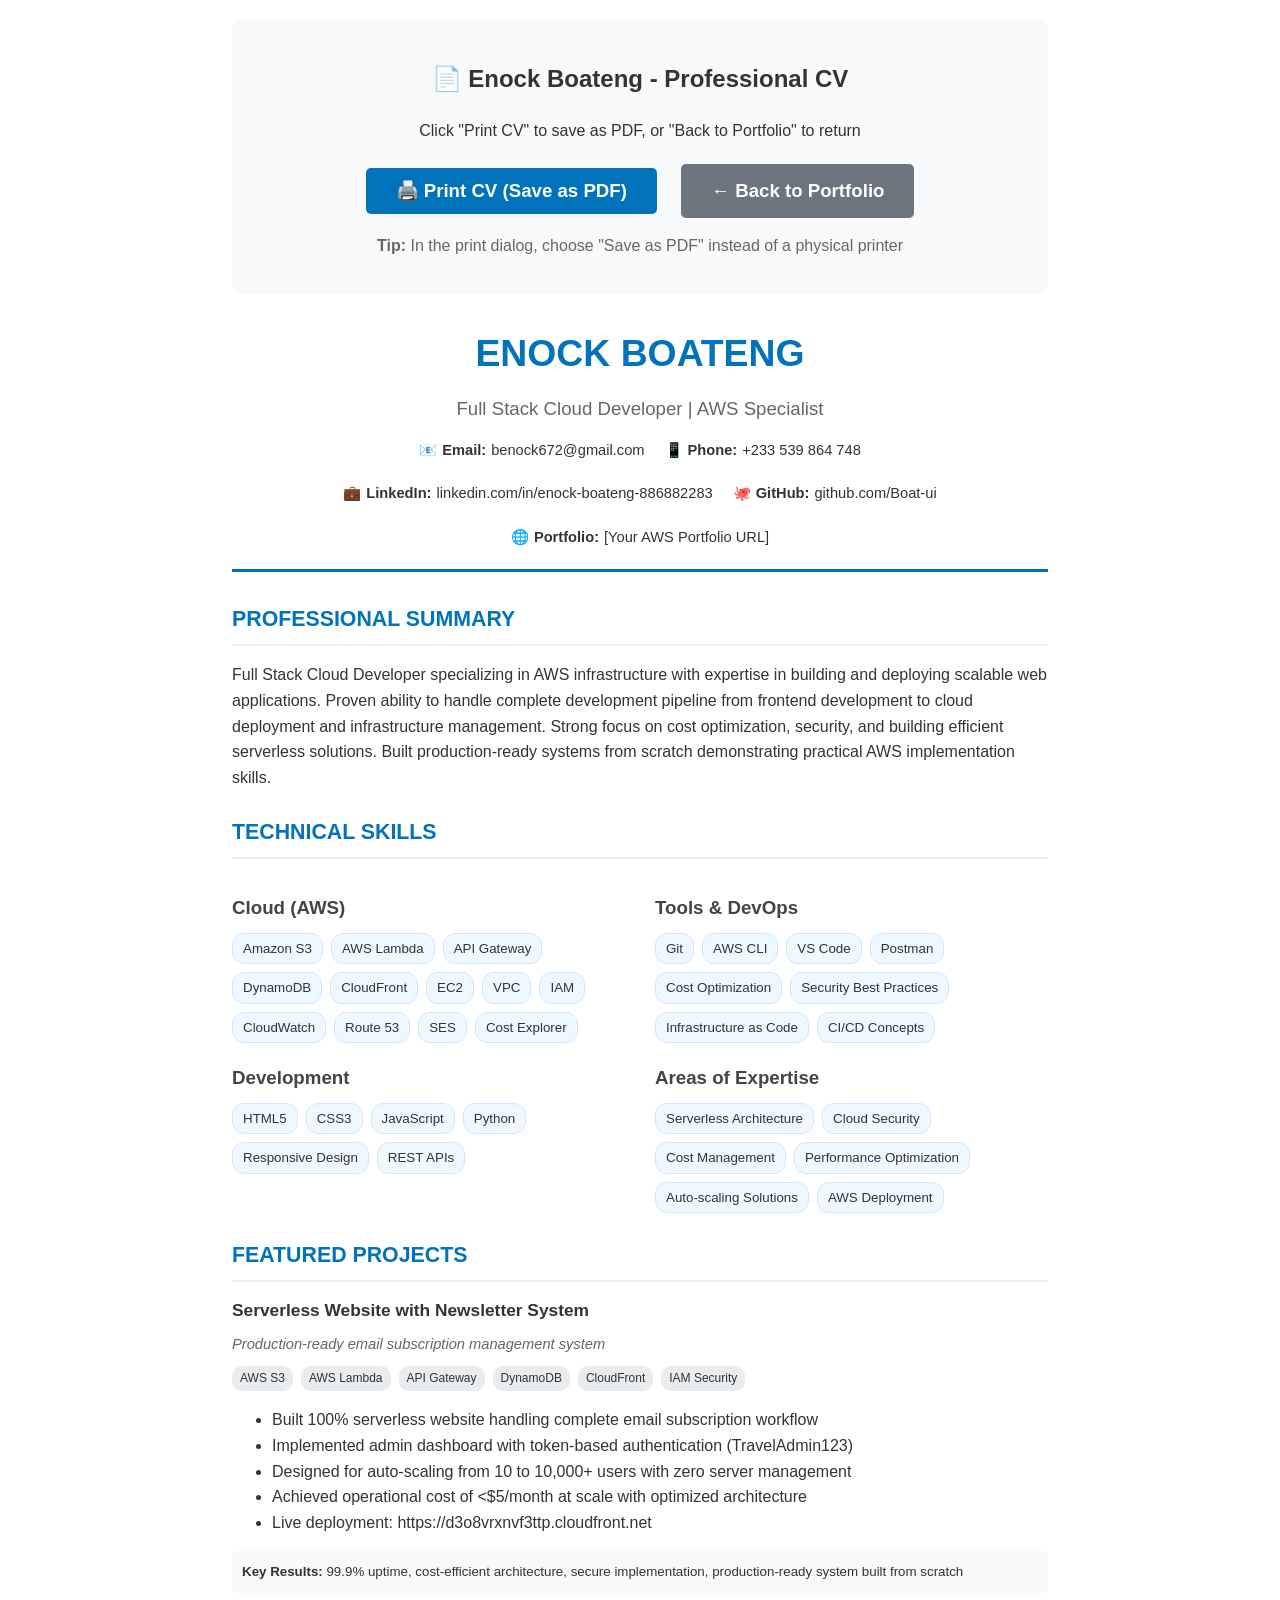
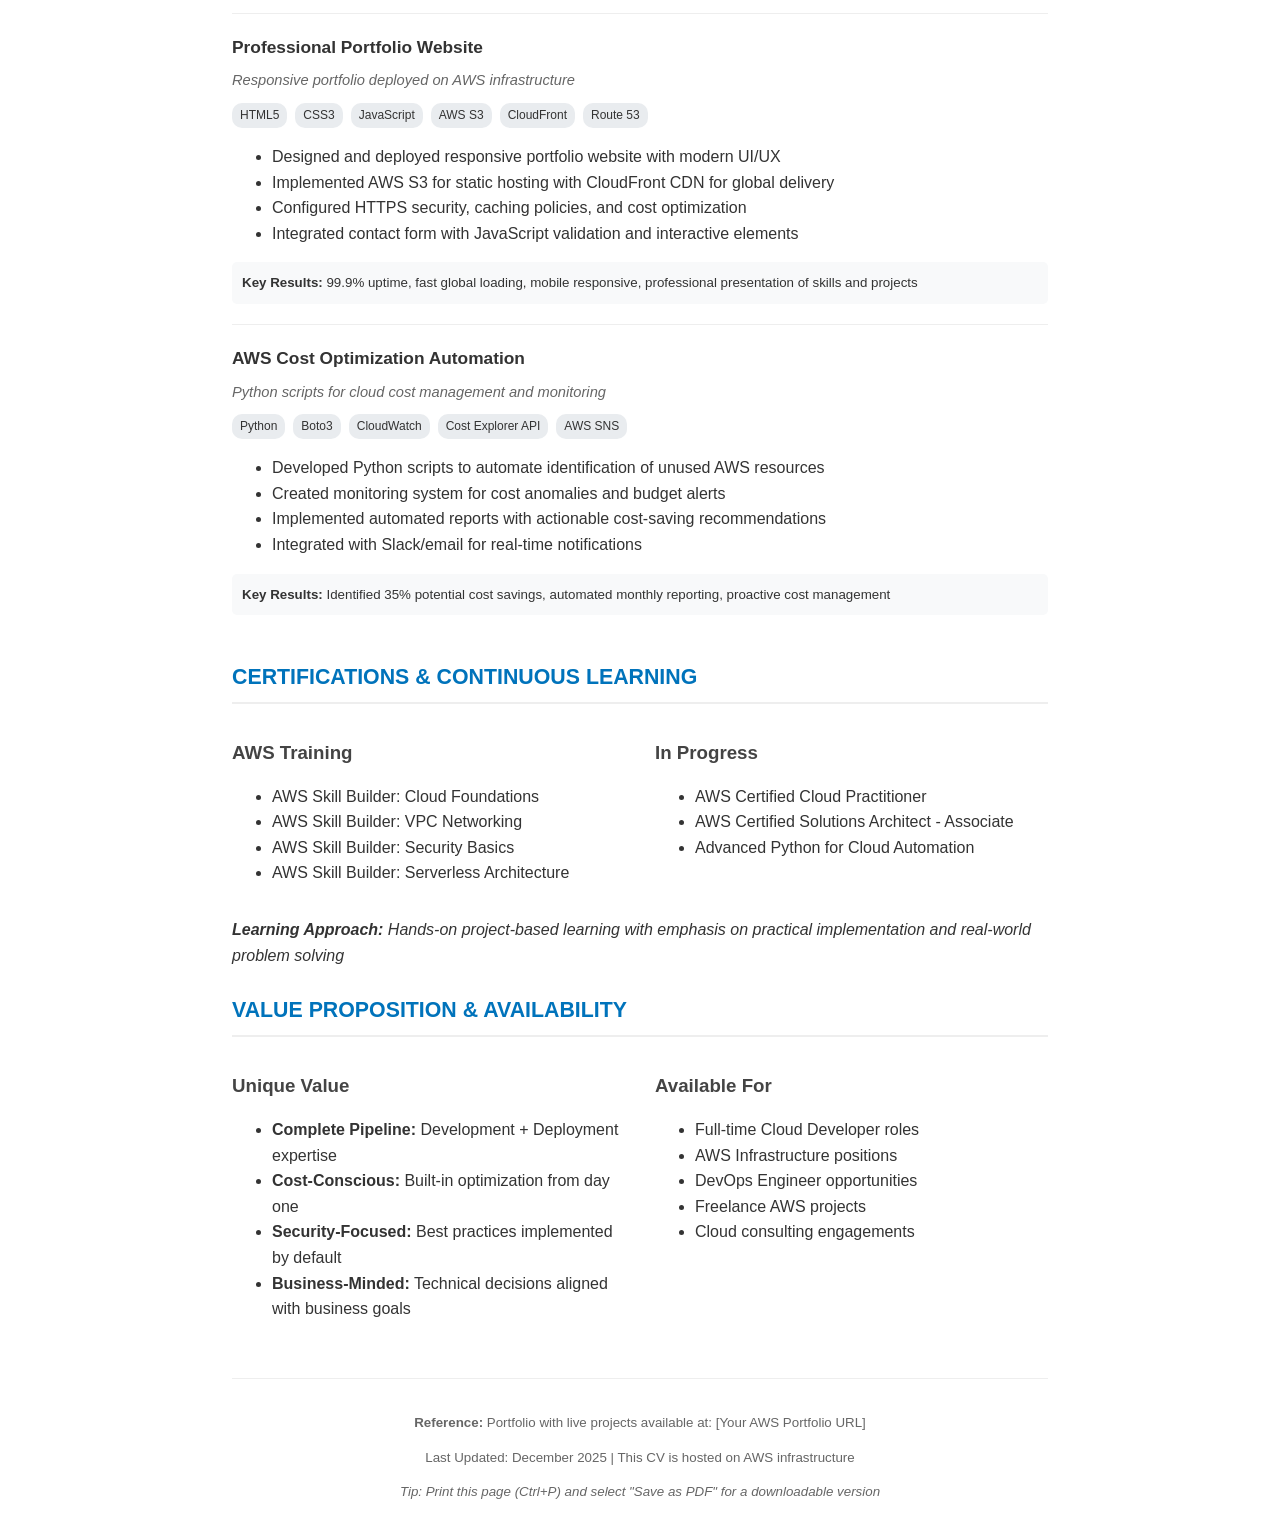
==== cv.html @ 6f98d22b "Initial portfolio website with HTML, CSS, JavaScript, and CV pages" ====
<!DOCTYPE html>
<html lang="en">
<head>
    <meta charset="UTF-8">
    <meta name="viewport" content="width=device-width, initial-scale=1.0">
    <title>Enock Boateng - Professional CV</title>
    <style>
        /* Print-friendly styles */
        @media print {
            @page {
                margin: 0.5in;
            }
            
            body {
                font-size: 12pt;
                line-height: 1.4;
            }
            
            .no-print {
                display: none !important;
            }
            
            .page-break {
                page-break-before: always;
            }
            
            a {
                color: #000 !important;
                text-decoration: none !important;
            }
        }
        
        body {
            font-family: 'Calibri', 'Arial', sans-serif;
            max-width: 8.5in;
            margin: 0 auto;
            padding: 20px;
            color: #333;
            line-height: 1.6;
        }
        
        .header {
            text-align: center;
            border-bottom: 3px solid #0073bb;
            padding-bottom: 20px;
            margin-bottom: 30px;
        }
        
        .header h1 {
            font-size: 28pt;
            color: #0073bb;
            margin: 0;
            font-weight: bold;
        }
        
        .header .title {
            font-size: 14pt;
            color: #666;
            margin: 10px 0;
            font-weight: 500;
        }
        
        .contact-info {
            display: flex;
            justify-content: center;
            flex-wrap: wrap;
            gap: 20px;
            margin-top: 15px;
            font-size: 11pt;
        }
        
        .contact-item {
            display: flex;
            align-items: center;
            gap: 5px;
        }
        
        .section {
            margin-bottom: 25px;
        }
        
        .section-title {
            color: #0073bb;
            font-size: 16pt;
            font-weight: bold;
            padding-bottom: 8px;
            border-bottom: 2px solid #eee;
            margin-bottom: 15px;
        }
        
        .two-column {
            display: grid;
            grid-template-columns: 1fr 1fr;
            gap: 30px;
        }
        
        .skills-grid {
            display: grid;
            grid-template-columns: repeat(auto-fill, minmax(200px, 1fr));
            gap: 15px;
        }
        
        .skill-category h3 {
            font-size: 13pt;
            margin-bottom: 10px;
            color: #444;
        }
        
        .skill-tags {
            display: flex;
            flex-wrap: wrap;
            gap: 8px;
        }
        
        .skill-tag {
            background: #f0f8ff;
            padding: 4px 10px;
            border-radius: 12px;
            font-size: 10pt;
            border: 1px solid #d0e8ff;
        }
        
        .project-item {
            margin-bottom: 20px;
            padding-bottom: 20px;
            border-bottom: 1px solid #eee;
        }
        
        .project-item:last-child {
            border-bottom: none;
        }
        
        .project-title {
            font-size: 13pt;
            font-weight: bold;
            margin-bottom: 8px;
            color: #333;
        }
        
        .project-subtitle {
            font-size: 11pt;
            color: #666;
            margin-bottom: 10px;
            font-style: italic;
        }
        
        .project-tech {
            display: flex;
            flex-wrap: wrap;
            gap: 8px;
            margin: 10px 0;
        }
        
        .tech-tag {
            background: #e9ecef;
            padding: 3px 8px;
            border-radius: 10px;
            font-size: 9pt;
        }
        
        .project-results {
            background: #f8f9fa;
            padding: 10px;
            border-radius: 5px;
            margin-top: 10px;
            font-size: 10pt;
        }
        
        .footer {
            text-align: center;
            margin-top: 40px;
            padding-top: 20px;
            border-top: 1px solid #eee;
            font-size: 10pt;
            color: #666;
        }
        
        /* Print button (hidden when printing) */
        .print-actions {
            text-align: center;
            margin-bottom: 30px;
            padding: 20px;
            background: #f8f9fa;
            border-radius: 10px;
        }
        
        .print-btn {
            display: inline-block;
            background: #0073bb;
            color: white;
            padding: 12px 30px;
            border-radius: 5px;
            text-decoration: none;
            font-weight: bold;
            margin: 0 10px;
            border: none;
            cursor: pointer;
            font-size: 14pt;
        }
        
        .print-btn:hover {
            background: #005d93;
        }
        
        .back-btn {
            background: #6c757d;
        }
        
        .back-btn:hover {
            background: #545b62;
        }
    </style>
</head>
<body>
    <!-- Print Actions (Hidden when printing) -->
    <div class="print-actions no-print">
        <h2>📄 Enock Boateng - Professional CV</h2>
        <p>Click "Print CV" to save as PDF, or "Back to Portfolio" to return</p>
        <div style="margin-top: 20px;">
            <button onclick="window.print()" class="print-btn">
                🖨️ Print CV (Save as PDF)
            </button>
            <a href="index.html" class="print-btn back-btn">
                ← Back to Portfolio
            </a>
        </div>
        <p style="margin-top: 15px; color: #666; font-size: 12pt;">
            <strong>Tip:</strong> In the print dialog, choose "Save as PDF" instead of a physical printer
        </p>
    </div>
    
    <!-- CV Content -->
    <div class="header">
        <h1>ENOCK BOATENG</h1>
        <div class="title">Full Stack Cloud Developer | AWS Specialist</div>
        <div class="contact-info">
            <div class="contact-item">
                📧 <strong>Email:</strong> benock672@gmail.com
            </div>
            <div class="contact-item">
                📱 <strong>Phone:</strong> +233 539 864 748
            </div>
            <div class="contact-item">
                💼 <strong>LinkedIn:</strong> linkedin.com/in/enock-boateng-886882283
            </div>
            <div class="contact-item">
                🐙 <strong>GitHub:</strong> github.com/Boat-ui
            </div>
            <div class="contact-item">
                🌐 <strong>Portfolio:</strong> [Your AWS Portfolio URL]
            </div>
        </div>
    </div>
    
    <!-- Professional Summary -->
    <div class="section">
        <div class="section-title">PROFESSIONAL SUMMARY</div>
        <p>
            Full Stack Cloud Developer specializing in AWS infrastructure with expertise in building 
            and deploying scalable web applications. Proven ability to handle complete development 
            pipeline from frontend development to cloud deployment and infrastructure management. 
            Strong focus on cost optimization, security, and building efficient serverless solutions. 
            Built production-ready systems from scratch demonstrating practical AWS implementation skills.
        </p>
    </div>
    
    <!-- Technical Skills -->
    <div class="section">
        <div class="section-title">TECHNICAL SKILLS</div>
        <div class="two-column">
            <div>
                <h3 style="color: #444; margin-bottom: 10px;">Cloud (AWS)</h3>
                <div class="skill-tags">
                    <span class="skill-tag">Amazon S3</span>
                    <span class="skill-tag">AWS Lambda</span>
                    <span class="skill-tag">API Gateway</span>
                    <span class="skill-tag">DynamoDB</span>
                    <span class="skill-tag">CloudFront</span>
                    <span class="skill-tag">EC2</span>
                    <span class="skill-tag">VPC</span>
                    <span class="skill-tag">IAM</span>
                    <span class="skill-tag">CloudWatch</span>
                    <span class="skill-tag">Route 53</span>
                    <span class="skill-tag">SES</span>
                    <span class="skill-tag">Cost Explorer</span>
                </div>
                
                <h3 style="color: #444; margin-top: 20px; margin-bottom: 10px;">Development</h3>
                <div class="skill-tags">
                    <span class="skill-tag">HTML5</span>
                    <span class="skill-tag">CSS3</span>
                    <span class="skill-tag">JavaScript</span>
                    <span class="skill-tag">Python</span>
                    <span class="skill-tag">Responsive Design</span>
                    <span class="skill-tag">REST APIs</span>
                </div>
            </div>
            
            <div>
                <h3 style="color: #444; margin-bottom: 10px;">Tools & DevOps</h3>
                <div class="skill-tags">
                    <span class="skill-tag">Git</span>
                    <span class="skill-tag">AWS CLI</span>
                    <span class="skill-tag">VS Code</span>
                    <span class="skill-tag">Postman</span>
                    <span class="skill-tag">Cost Optimization</span>
                    <span class="skill-tag">Security Best Practices</span>
                    <span class="skill-tag">Infrastructure as Code</span>
                    <span class="skill-tag">CI/CD Concepts</span>
                </div>
                
                <h3 style="color: #444; margin-top: 20px; margin-bottom: 10px;">Areas of Expertise</h3>
                <div class="skill-tags">
                    <span class="skill-tag">Serverless Architecture</span>
                    <span class="skill-tag">Cloud Security</span>
                    <span class="skill-tag">Cost Management</span>
                    <span class="skill-tag">Performance Optimization</span>
                    <span class="skill-tag">Auto-scaling Solutions</span>
                    <span class="skill-tag">AWS Deployment</span>
                </div>
            </div>
        </div>
    </div>
    
    <!-- Projects -->
    <div class="section">
        <div class="section-title">FEATURED PROJECTS</div>
        
        <div class="project-item">
            <div class="project-title">Serverless Website with Newsletter System</div>
            <div class="project-subtitle">Production-ready email subscription management system</div>
            <div class="project-tech">
                <span class="tech-tag">AWS S3</span>
                <span class="tech-tag">AWS Lambda</span>
                <span class="tech-tag">API Gateway</span>
                <span class="tech-tag">DynamoDB</span>
                <span class="tech-tag">CloudFront</span>
                <span class="tech-tag">IAM Security</span>
            </div>
            <ul>
                <li>Built 100% serverless website handling complete email subscription workflow</li>
                <li>Implemented admin dashboard with token-based authentication (TravelAdmin123)</li>
                <li>Designed for auto-scaling from 10 to 10,000+ users with zero server management</li>
                <li>Achieved operational cost of &lt;$5/month at scale with optimized architecture</li>
                <li>Live deployment: https://d3o8vrxnvf3ttp.cloudfront.net</li>
            </ul>
            <div class="project-results">
                <strong>Key Results:</strong> 99.9% uptime, cost-efficient architecture, secure implementation, 
                production-ready system built from scratch
            </div>
        </div>
        
        <div class="project-item">
            <div class="project-title">Professional Portfolio Website</div>
            <div class="project-subtitle">Responsive portfolio deployed on AWS infrastructure</div>
            <div class="project-tech">
                <span class="tech-tag">HTML5</span>
                <span class="tech-tag">CSS3</span>
                <span class="tech-tag">JavaScript</span>
                <span class="tech-tag">AWS S3</span>
                <span class="tech-tag">CloudFront</span>
                <span class="tech-tag">Route 53</span>
            </div>
            <ul>
                <li>Designed and deployed responsive portfolio website with modern UI/UX</li>
                <li>Implemented AWS S3 for static hosting with CloudFront CDN for global delivery</li>
                <li>Configured HTTPS security, caching policies, and cost optimization</li>
                <li>Integrated contact form with JavaScript validation and interactive elements</li>
            </ul>
            <div class="project-results">
                <strong>Key Results:</strong> 99.9% uptime, fast global loading, mobile responsive, 
                professional presentation of skills and projects
            </div>
        </div>
        
        <div class="project-item">
            <div class="project-title">AWS Cost Optimization Automation</div>
            <div class="project-subtitle">Python scripts for cloud cost management and monitoring</div>
            <div class="project-tech">
                <span class="tech-tag">Python</span>
                <span class="tech-tag">Boto3</span>
                <span class="tech-tag">CloudWatch</span>
                <span class="tech-tag">Cost Explorer API</span>
                <span class="tech-tag">AWS SNS</span>
            </div>
            <ul>
                <li>Developed Python scripts to automate identification of unused AWS resources</li>
                <li>Created monitoring system for cost anomalies and budget alerts</li>
                <li>Implemented automated reports with actionable cost-saving recommendations</li>
                <li>Integrated with Slack/email for real-time notifications</li>
            </ul>
            <div class="project-results">
                <strong>Key Results:</strong> Identified 35% potential cost savings, automated monthly 
                reporting, proactive cost management
            </div>
        </div>
    </div>
    
    <!-- Certifications & Education -->
    <div class="section">
        <div class="section-title">CERTIFICATIONS & CONTINUOUS LEARNING</div>
        <div class="two-column">
            <div>
                <h3 style="color: #444; margin-bottom: 10px;">AWS Training</h3>
                <ul>
                    <li>AWS Skill Builder: Cloud Foundations</li>
                    <li>AWS Skill Builder: VPC Networking</li>
                    <li>AWS Skill Builder: Security Basics</li>
                    <li>AWS Skill Builder: Serverless Architecture</li>
                </ul>
            </div>
            <div>
                <h3 style="color: #444; margin-bottom: 10px;">In Progress</h3>
                <ul>
                    <li>AWS Certified Cloud Practitioner</li>
                    <li>AWS Certified Solutions Architect - Associate</li>
                    <li>Advanced Python for Cloud Automation</li>
                </ul>
            </div>
        </div>
        <p style="margin-top: 15px; font-style: italic;">
            <strong>Learning Approach:</strong> Hands-on project-based learning with emphasis on 
            practical implementation and real-world problem solving
        </p>
    </div>
    
    <!-- Availability & Value Proposition -->
    <div class="section">
        <div class="section-title">VALUE PROPOSITION & AVAILABILITY</div>
        <div class="two-column">
            <div>
                <h3 style="color: #444; margin-bottom: 10px;">Unique Value</h3>
                <ul>
                    <li><strong>Complete Pipeline:</strong> Development + Deployment expertise</li>
                    <li><strong>Cost-Conscious:</strong> Built-in optimization from day one</li>
                    <li><strong>Security-Focused:</strong> Best practices implemented by default</li>
                    <li><strong>Business-Minded:</strong> Technical decisions aligned with business goals</li>
                </ul>
            </div>
            <div>
                <h3 style="color: #444; margin-bottom: 10px;">Available For</h3>
                <ul>
                    <li>Full-time Cloud Developer roles</li>
                    <li>AWS Infrastructure positions</li>
                    <li>DevOps Engineer opportunities</li>
                    <li>Freelance AWS projects</li>
                    <li>Cloud consulting engagements</li>
                </ul>
            </div>
        </div>
    </div>
    
    <!-- Footer -->
    <div class="footer">
        <p><strong>Reference:</strong> Portfolio with live projects available at: [Your AWS Portfolio URL]</p>
        <p>Last Updated: December 2025 | This CV is hosted on AWS infrastructure</p>
        <p class="no-print"><em>Tip: Print this page (Ctrl+P) and select "Save as PDF" for a downloadable version</em></p>
    </div>
    
    <script>
        // Auto-update the portfolio URL
        document.addEventListener('DOMContentLoaded', function() {
            const portfolioUrl = window.location.origin.replace('/cv-pdf.html', '');
            const portfolioLinks = document.querySelectorAll('[href="[Your AWS Portfolio URL]"]');
            portfolioLinks.forEach(link => {
                link.href = portfolioUrl;
                link.textContent = portfolioUrl;
            });
        });
    </script>
</body>
</html>
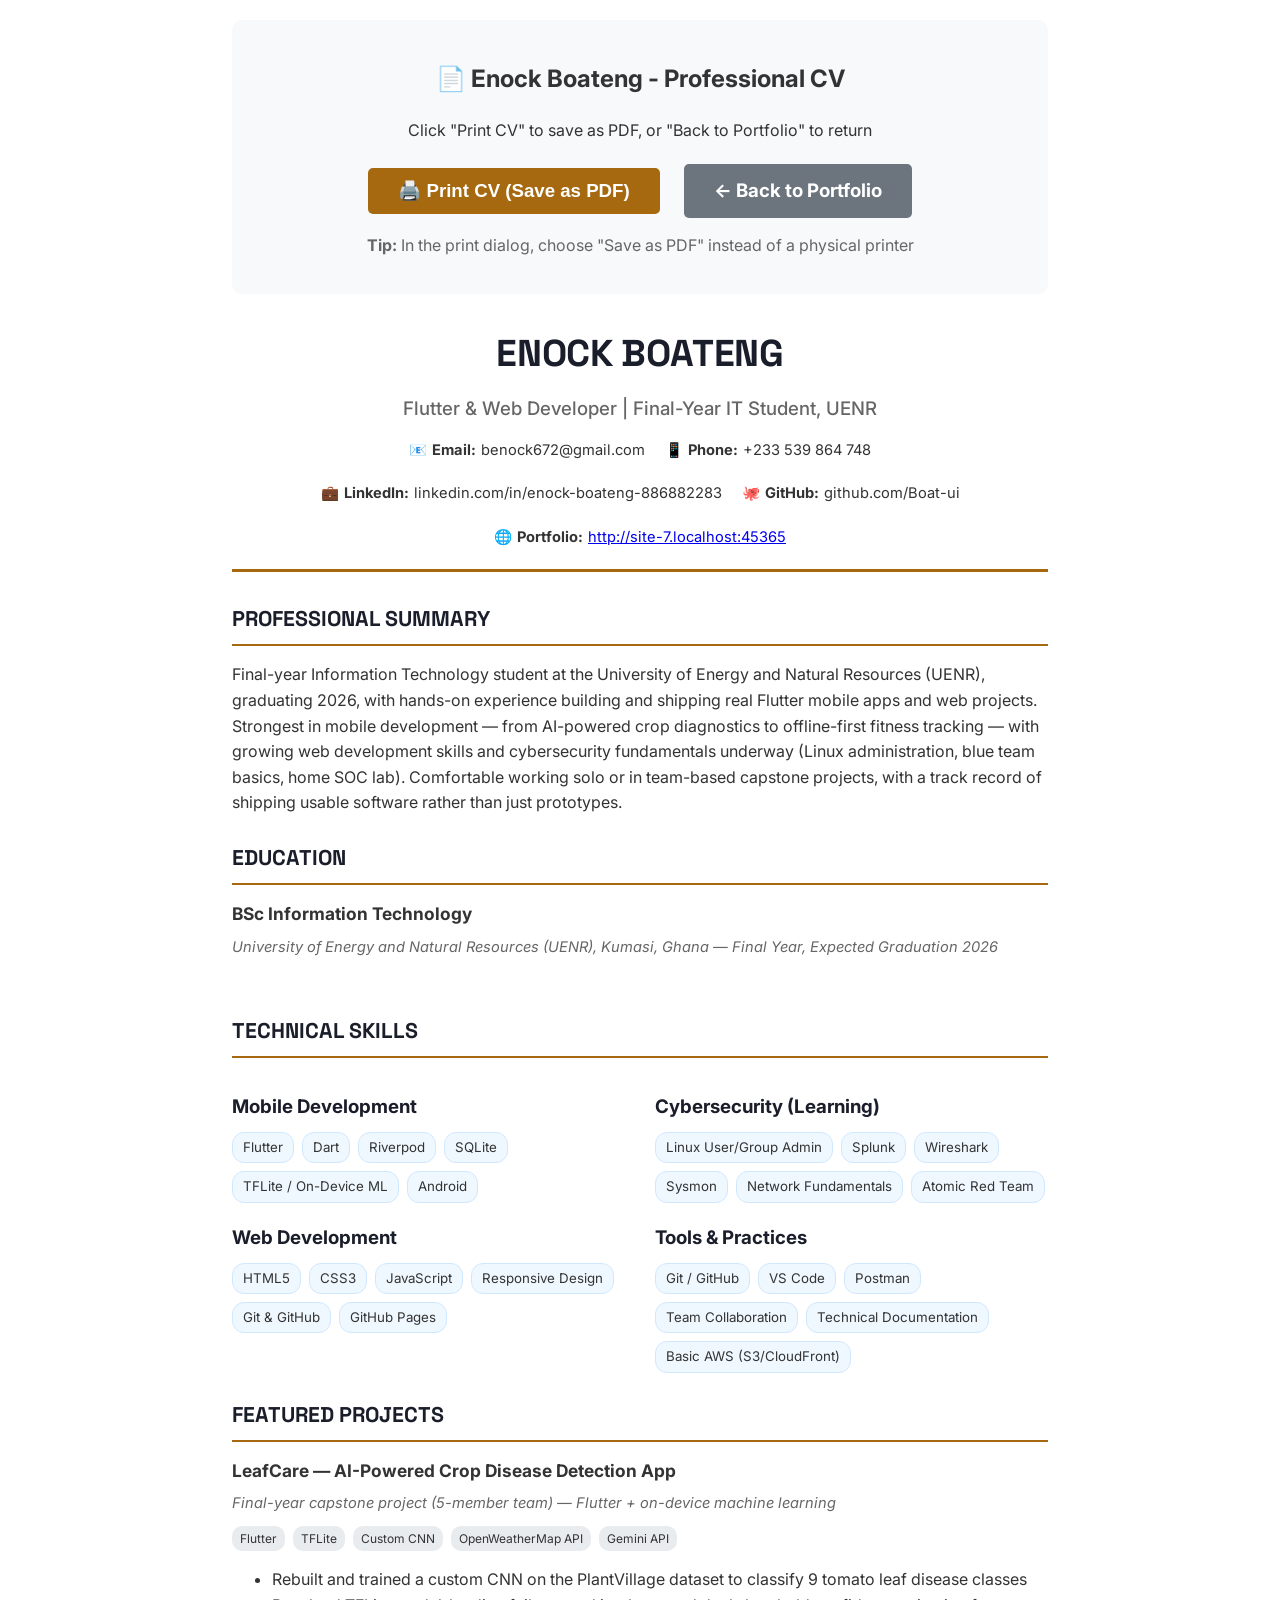
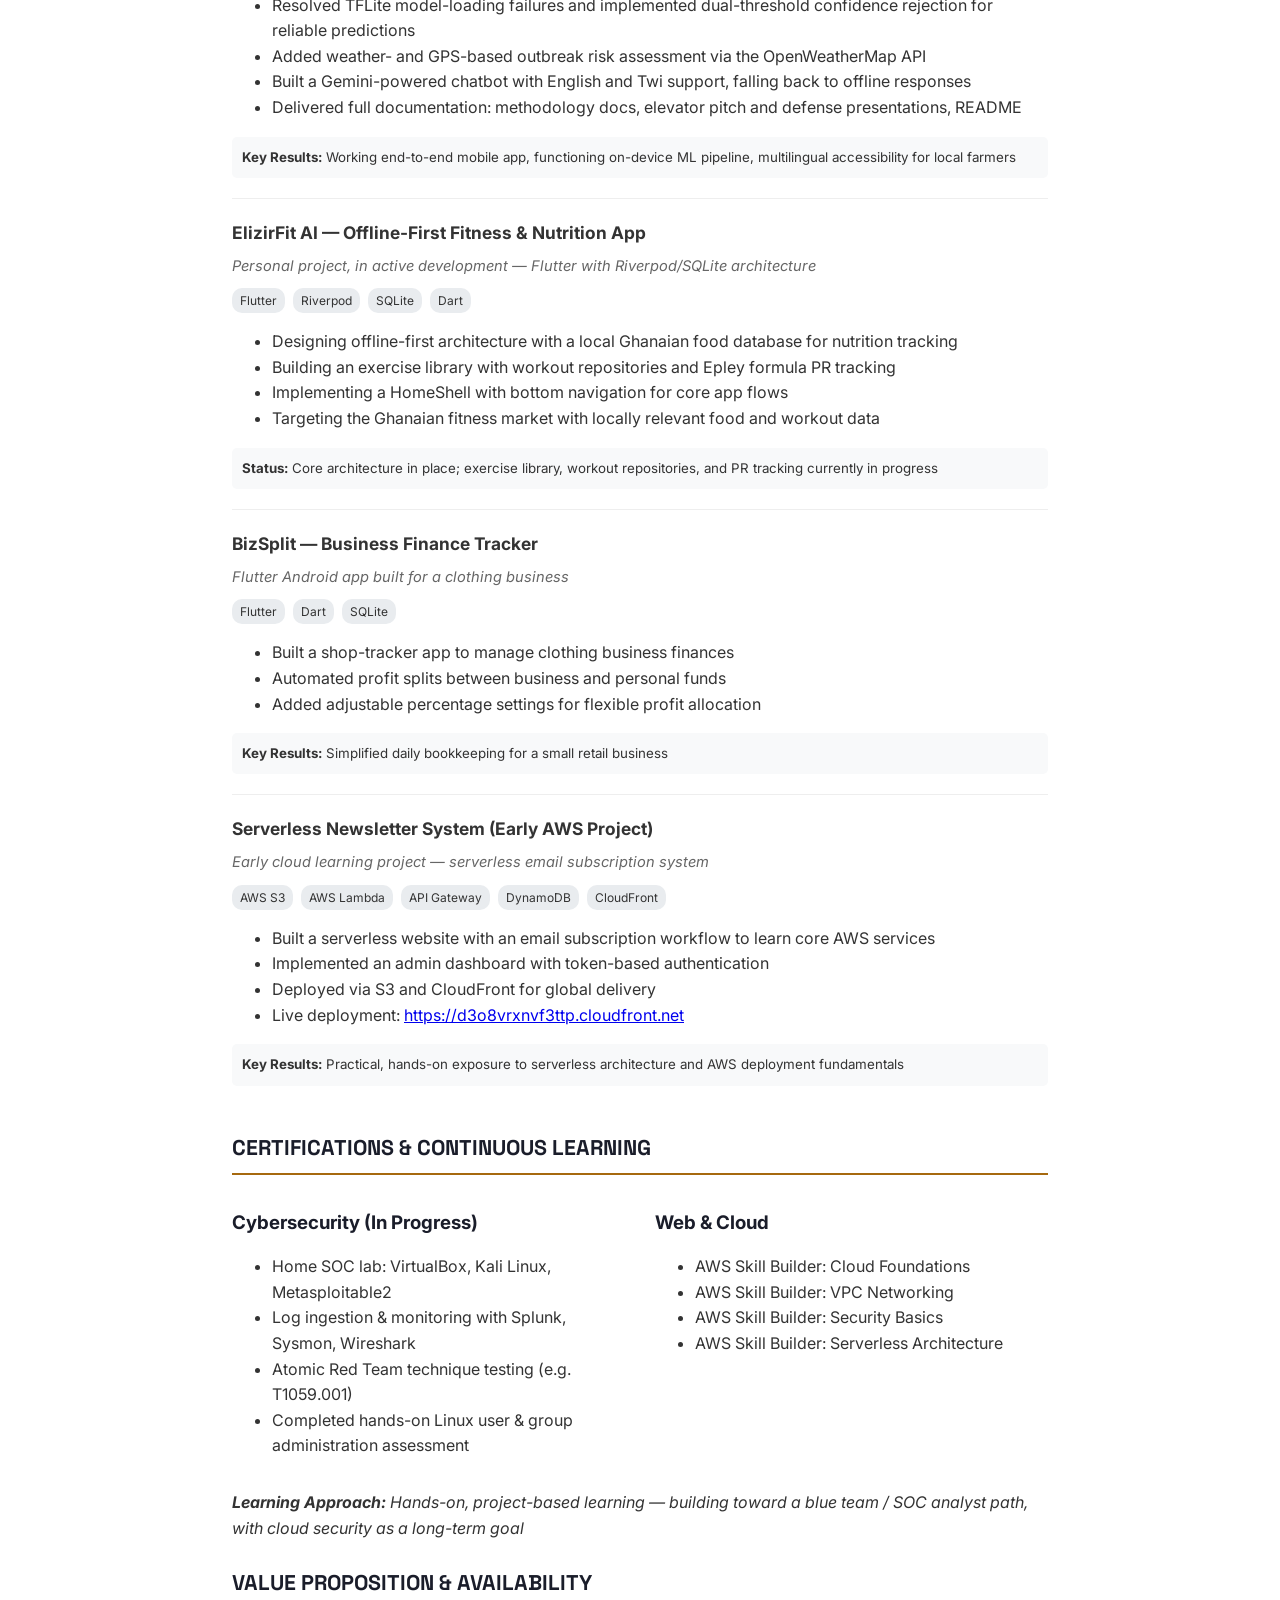
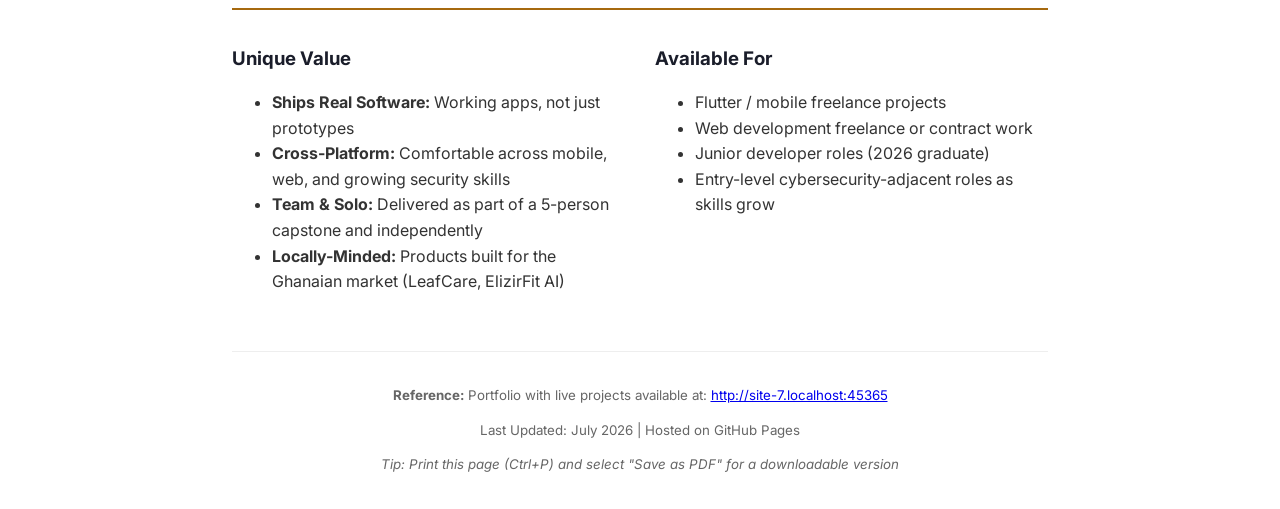
==== commit c93c722e: "Updated portfolio and CV" ====
--- a/cv.html
+++ b/cv.html
@@ -3,7 +3,9 @@
 <head>
     <meta charset="UTF-8">
     <meta name="viewport" content="width=device-width, initial-scale=1.0">
-    <title>Enock Boateng - Professional CV</title>
+    <title>Enock Boateng - Flutter & Web Developer CV</title>
+    <link rel="preconnect" href="https://fonts.googleapis.com">
+    <link href="https://fonts.googleapis.com/css2?family=Space+Grotesk:wght@600;700&family=Inter:wght@400;500;600&display=swap" rel="stylesheet">
     <style>
         /* Print-friendly styles */
         @media print {
@@ -31,7 +33,7 @@
         }
         
         body {
-            font-family: 'Calibri', 'Arial', sans-serif;
+            font-family: 'Inter', 'Calibri', 'Arial', sans-serif;
             max-width: 8.5in;
             margin: 0 auto;
             padding: 20px;
@@ -41,16 +43,18 @@
         
         .header {
             text-align: center;
-            border-bottom: 3px solid #0073bb;
+            border-bottom: 3px solid #a6690f;
             padding-bottom: 20px;
             margin-bottom: 30px;
         }
         
         .header h1 {
+            font-family: 'Space Grotesk', 'Calibri', sans-serif;
             font-size: 28pt;
-            color: #0073bb;
+            color: #1a1d2a;
             margin: 0;
-            font-weight: bold;
+            font-weight: 700;
+            letter-spacing: -0.01em;
         }
         
         .header .title {
@@ -80,11 +84,12 @@
         }
         
         .section-title {
-            color: #0073bb;
+            font-family: 'Space Grotesk', 'Calibri', sans-serif;
+            color: #1a1d2a;
             font-size: 16pt;
-            font-weight: bold;
+            font-weight: 700;
             padding-bottom: 8px;
-            border-bottom: 2px solid #eee;
+            border-bottom: 2px solid #a6690f;
             margin-bottom: 15px;
         }
         
@@ -103,7 +108,7 @@
         .skill-category h3 {
             font-size: 13pt;
             margin-bottom: 10px;
-            color: #444;
+            color: #1a1d2a;
         }
         
         .skill-tags {
@@ -186,7 +191,7 @@
         
         .print-btn {
             display: inline-block;
-            background: #0073bb;
+            background: #a6690f;
             color: white;
             padding: 12px 30px;
             border-radius: 5px;
@@ -232,7 +237,7 @@
     <!-- CV Content -->
     <div class="header">
         <h1>ENOCK BOATENG</h1>
-        <div class="title">Full Stack Cloud Developer | AWS Specialist</div>
+        <div class="title">Flutter & Web Developer | Final-Year IT Student, UENR</div>
         <div class="contact-info">
             <div class="contact-item">
                 📧 <strong>Email:</strong> benock672@gmail.com
@@ -247,7 +252,7 @@
                 🐙 <strong>GitHub:</strong> github.com/Boat-ui
             </div>
             <div class="contact-item">
-                🌐 <strong>Portfolio:</strong> [Your AWS Portfolio URL]
+                🌐 <strong>Portfolio:</strong> <a href="https://boat-ui.github.io">https://boat-ui.github.io</a>
             </div>
         </div>
     </div>
@@ -256,12 +261,23 @@
     <div class="section">
         <div class="section-title">PROFESSIONAL SUMMARY</div>
         <p>
-            Full Stack Cloud Developer specializing in AWS infrastructure with expertise in building 
-            and deploying scalable web applications. Proven ability to handle complete development 
-            pipeline from frontend development to cloud deployment and infrastructure management. 
-            Strong focus on cost optimization, security, and building efficient serverless solutions. 
-            Built production-ready systems from scratch demonstrating practical AWS implementation skills.
+            Final-year Information Technology student at the University of Energy and Natural
+            Resources (UENR), graduating 2026, with hands-on experience building and shipping
+            real Flutter mobile apps and web projects. Strongest in mobile development — from
+            AI-powered crop diagnostics to offline-first fitness tracking — with growing web
+            development skills and cybersecurity fundamentals underway (Linux administration,
+            blue team basics, home SOC lab). Comfortable working solo or in team-based capstone
+            projects, with a track record of shipping usable software rather than just prototypes.
         </p>
+    </div>
+
+    <!-- Education -->
+    <div class="section">
+        <div class="section-title">EDUCATION</div>
+        <div class="project-item">
+            <div class="project-title">BSc Information Technology</div>
+            <div class="project-subtitle">University of Energy and Natural Resources (UENR), Kumasi, Ghana — Final Year, Expected Graduation 2026</div>
+        </div>
     </div>
     
     <!-- Technical Skills -->
@@ -269,55 +285,47 @@
         <div class="section-title">TECHNICAL SKILLS</div>
         <div class="two-column">
             <div>
-                <h3 style="color: #444; margin-bottom: 10px;">Cloud (AWS)</h3>
+                <h3 style="color: #1a1d2a; margin-bottom: 10px;">Mobile Development</h3>
                 <div class="skill-tags">
-                    <span class="skill-tag">Amazon S3</span>
-                    <span class="skill-tag">AWS Lambda</span>
-                    <span class="skill-tag">API Gateway</span>
-                    <span class="skill-tag">DynamoDB</span>
-                    <span class="skill-tag">CloudFront</span>
-                    <span class="skill-tag">EC2</span>
-                    <span class="skill-tag">VPC</span>
-                    <span class="skill-tag">IAM</span>
-                    <span class="skill-tag">CloudWatch</span>
-                    <span class="skill-tag">Route 53</span>
-                    <span class="skill-tag">SES</span>
-                    <span class="skill-tag">Cost Explorer</span>
+                    <span class="skill-tag">Flutter</span>
+                    <span class="skill-tag">Dart</span>
+                    <span class="skill-tag">Riverpod</span>
+                    <span class="skill-tag">SQLite</span>
+                    <span class="skill-tag">TFLite / On-Device ML</span>
+                    <span class="skill-tag">Android</span>
                 </div>
                 
-                <h3 style="color: #444; margin-top: 20px; margin-bottom: 10px;">Development</h3>
+                <h3 style="color: #1a1d2a; margin-top: 20px; margin-bottom: 10px;">Web Development</h3>
                 <div class="skill-tags">
                     <span class="skill-tag">HTML5</span>
                     <span class="skill-tag">CSS3</span>
                     <span class="skill-tag">JavaScript</span>
-                    <span class="skill-tag">Python</span>
                     <span class="skill-tag">Responsive Design</span>
-                    <span class="skill-tag">REST APIs</span>
+                    <span class="skill-tag">Git & GitHub</span>
+                    <span class="skill-tag">GitHub Pages</span>
                 </div>
             </div>
             
             <div>
-                <h3 style="color: #444; margin-bottom: 10px;">Tools & DevOps</h3>
+                <h3 style="color: #1a1d2a; margin-bottom: 10px;">Cybersecurity (Learning)</h3>
                 <div class="skill-tags">
-                    <span class="skill-tag">Git</span>
-                    <span class="skill-tag">AWS CLI</span>
+                    <span class="skill-tag">Linux User/Group Admin</span>
+                    <span class="skill-tag">Splunk</span>
+                    <span class="skill-tag">Wireshark</span>
+                    <span class="skill-tag">Sysmon</span>
+                    <span class="skill-tag">Network Fundamentals</span>
+                    <span class="skill-tag">Atomic Red Team</span>
+                </div>
+                
+                <h3 style="color: #1a1d2a; margin-top: 20px; margin-bottom: 10px;">Tools & Practices</h3>
+                <div class="skill-tags">
+                    <span class="skill-tag">Git / GitHub</span>
                     <span class="skill-tag">VS Code</span>
                     <span class="skill-tag">Postman</span>
-                    <span class="skill-tag">Cost Optimization</span>
-                    <span class="skill-tag">Security Best Practices</span>
-                    <span class="skill-tag">Infrastructure as Code</span>
-                    <span class="skill-tag">CI/CD Concepts</span>
+                    <span class="skill-tag">Team Collaboration</span>
+                    <span class="skill-tag">Technical Documentation</span>
+                    <span class="skill-tag">Basic AWS (S3/CloudFront)</span>
                 </div>
-                
-                <h3 style="color: #444; margin-top: 20px; margin-bottom: 10px;">Areas of Expertise</h3>
-                <div class="skill-tags">
-                    <span class="skill-tag">Serverless Architecture</span>
-                    <span class="skill-tag">Cloud Security</span>
-                    <span class="skill-tag">Cost Management</span>
-                    <span class="skill-tag">Performance Optimization</span>
-                    <span class="skill-tag">Auto-scaling Solutions</span>
-                    <span class="skill-tag">AWS Deployment</span>
-                </div>
             </div>
         </div>
     </div>
@@ -327,71 +335,86 @@
         <div class="section-title">FEATURED PROJECTS</div>
         
         <div class="project-item">
-            <div class="project-title">Serverless Website with Newsletter System</div>
-            <div class="project-subtitle">Production-ready email subscription management system</div>
+            <div class="project-title">LeafCare — AI-Powered Crop Disease Detection App</div>
+            <div class="project-subtitle">Final-year capstone project (5-member team) — Flutter + on-device machine learning</div>
+            <div class="project-tech">
+                <span class="tech-tag">Flutter</span>
+                <span class="tech-tag">TFLite</span>
+                <span class="tech-tag">Custom CNN</span>
+                <span class="tech-tag">OpenWeatherMap API</span>
+                <span class="tech-tag">Gemini API</span>
+            </div>
+            <ul>
+                <li>Rebuilt and trained a custom CNN on the PlantVillage dataset to classify 9 tomato leaf disease classes</li>
+                <li>Resolved TFLite model-loading failures and implemented dual-threshold confidence rejection for reliable predictions</li>
+                <li>Added weather- and GPS-based outbreak risk assessment via the OpenWeatherMap API</li>
+                <li>Built a Gemini-powered chatbot with English and Twi support, falling back to offline responses</li>
+                <li>Delivered full documentation: methodology docs, elevator pitch and defense presentations, README</li>
+            </ul>
+            <div class="project-results">
+                <strong>Key Results:</strong> Working end-to-end mobile app, functioning on-device ML
+                pipeline, multilingual accessibility for local farmers
+            </div>
+        </div>
+
+        <div class="project-item">
+            <div class="project-title">ElizirFit AI — Offline-First Fitness & Nutrition App</div>
+            <div class="project-subtitle">Personal project, in active development — Flutter with Riverpod/SQLite architecture</div>
+            <div class="project-tech">
+                <span class="tech-tag">Flutter</span>
+                <span class="tech-tag">Riverpod</span>
+                <span class="tech-tag">SQLite</span>
+                <span class="tech-tag">Dart</span>
+            </div>
+            <ul>
+                <li>Designing offline-first architecture with a local Ghanaian food database for nutrition tracking</li>
+                <li>Building an exercise library with workout repositories and Epley formula PR tracking</li>
+                <li>Implementing a HomeShell with bottom navigation for core app flows</li>
+                <li>Targeting the Ghanaian fitness market with locally relevant food and workout data</li>
+            </ul>
+            <div class="project-results">
+                <strong>Status:</strong> Core architecture in place; exercise library, workout
+                repositories, and PR tracking currently in progress
+            </div>
+        </div>
+
+        <div class="project-item">
+            <div class="project-title">BizSplit — Business Finance Tracker</div>
+            <div class="project-subtitle">Flutter Android app built for a clothing business</div>
+            <div class="project-tech">
+                <span class="tech-tag">Flutter</span>
+                <span class="tech-tag">Dart</span>
+                <span class="tech-tag">SQLite</span>
+            </div>
+            <ul>
+                <li>Built a shop-tracker app to manage clothing business finances</li>
+                <li>Automated profit splits between business and personal funds</li>
+                <li>Added adjustable percentage settings for flexible profit allocation</li>
+            </ul>
+            <div class="project-results">
+                <strong>Key Results:</strong> Simplified daily bookkeeping for a small retail business
+            </div>
+        </div>
+
+        <div class="project-item">
+            <div class="project-title">Serverless Newsletter System (Early AWS Project)</div>
+            <div class="project-subtitle">Early cloud learning project — serverless email subscription system</div>
             <div class="project-tech">
                 <span class="tech-tag">AWS S3</span>
                 <span class="tech-tag">AWS Lambda</span>
                 <span class="tech-tag">API Gateway</span>
                 <span class="tech-tag">DynamoDB</span>
                 <span class="tech-tag">CloudFront</span>
-                <span class="tech-tag">IAM Security</span>
             </div>
             <ul>
-                <li>Built 100% serverless website handling complete email subscription workflow</li>
-                <li>Implemented admin dashboard with token-based authentication (TravelAdmin123)</li>
-                <li>Designed for auto-scaling from 10 to 10,000+ users with zero server management</li>
-                <li>Achieved operational cost of &lt;$5/month at scale with optimized architecture</li>
-                <li>Live deployment: https://d3o8vrxnvf3ttp.cloudfront.net</li>
+                <li>Built a serverless website with an email subscription workflow to learn core AWS services</li>
+                <li>Implemented an admin dashboard with token-based authentication</li>
+                <li>Deployed via S3 and CloudFront for global delivery</li>
+                <li>Live deployment: <a href="https://d3o8vrxnvf3ttp.cloudfront.net">https://d3o8vrxnvf3ttp.cloudfront.net</a></li>
             </ul>
             <div class="project-results">
-                <strong>Key Results:</strong> 99.9% uptime, cost-efficient architecture, secure implementation, 
-                production-ready system built from scratch
-            </div>
-        </div>
-        
-        <div class="project-item">
-            <div class="project-title">Professional Portfolio Website</div>
-            <div class="project-subtitle">Responsive portfolio deployed on AWS infrastructure</div>
-            <div class="project-tech">
-                <span class="tech-tag">HTML5</span>
-                <span class="tech-tag">CSS3</span>
-                <span class="tech-tag">JavaScript</span>
-                <span class="tech-tag">AWS S3</span>
-                <span class="tech-tag">CloudFront</span>
-                <span class="tech-tag">Route 53</span>
-            </div>
-            <ul>
-                <li>Designed and deployed responsive portfolio website with modern UI/UX</li>
-                <li>Implemented AWS S3 for static hosting with CloudFront CDN for global delivery</li>
-                <li>Configured HTTPS security, caching policies, and cost optimization</li>
-                <li>Integrated contact form with JavaScript validation and interactive elements</li>
-            </ul>
-            <div class="project-results">
-                <strong>Key Results:</strong> 99.9% uptime, fast global loading, mobile responsive, 
-                professional presentation of skills and projects
-            </div>
-        </div>
-        
-        <div class="project-item">
-            <div class="project-title">AWS Cost Optimization Automation</div>
-            <div class="project-subtitle">Python scripts for cloud cost management and monitoring</div>
-            <div class="project-tech">
-                <span class="tech-tag">Python</span>
-                <span class="tech-tag">Boto3</span>
-                <span class="tech-tag">CloudWatch</span>
-                <span class="tech-tag">Cost Explorer API</span>
-                <span class="tech-tag">AWS SNS</span>
-            </div>
-            <ul>
-                <li>Developed Python scripts to automate identification of unused AWS resources</li>
-                <li>Created monitoring system for cost anomalies and budget alerts</li>
-                <li>Implemented automated reports with actionable cost-saving recommendations</li>
-                <li>Integrated with Slack/email for real-time notifications</li>
-            </ul>
-            <div class="project-results">
-                <strong>Key Results:</strong> Identified 35% potential cost savings, automated monthly 
-                reporting, proactive cost management
+                <strong>Key Results:</strong> Practical, hands-on exposure to serverless architecture
+                and AWS deployment fundamentals
             </div>
         </div>
     </div>
@@ -401,7 +424,16 @@
         <div class="section-title">CERTIFICATIONS & CONTINUOUS LEARNING</div>
         <div class="two-column">
             <div>
-                <h3 style="color: #444; margin-bottom: 10px;">AWS Training</h3>
+                <h3 style="color: #1a1d2a; margin-bottom: 10px;">Cybersecurity (In Progress)</h3>
+                <ul>
+                    <li>Home SOC lab: VirtualBox, Kali Linux, Metasploitable2</li>
+                    <li>Log ingestion & monitoring with Splunk, Sysmon, Wireshark</li>
+                    <li>Atomic Red Team technique testing (e.g. T1059.001)</li>
+                    <li>Completed hands-on Linux user & group administration assessment</li>
+                </ul>
+            </div>
+            <div>
+                <h3 style="color: #1a1d2a; margin-bottom: 10px;">Web & Cloud</h3>
                 <ul>
                     <li>AWS Skill Builder: Cloud Foundations</li>
                     <li>AWS Skill Builder: VPC Networking</li>
@@ -409,18 +441,10 @@
                     <li>AWS Skill Builder: Serverless Architecture</li>
                 </ul>
             </div>
-            <div>
-                <h3 style="color: #444; margin-bottom: 10px;">In Progress</h3>
-                <ul>
-                    <li>AWS Certified Cloud Practitioner</li>
-                    <li>AWS Certified Solutions Architect - Associate</li>
-                    <li>Advanced Python for Cloud Automation</li>
-                </ul>
-            </div>
         </div>
         <p style="margin-top: 15px; font-style: italic;">
-            <strong>Learning Approach:</strong> Hands-on project-based learning with emphasis on 
-            practical implementation and real-world problem solving
+            <strong>Learning Approach:</strong> Hands-on, project-based learning — building toward
+            a blue team / SOC analyst path, with cloud security as a long-term goal
         </p>
     </div>
     
@@ -429,22 +453,21 @@
         <div class="section-title">VALUE PROPOSITION & AVAILABILITY</div>
         <div class="two-column">
             <div>
-                <h3 style="color: #444; margin-bottom: 10px;">Unique Value</h3>
+                <h3 style="color: #1a1d2a; margin-bottom: 10px;">Unique Value</h3>
                 <ul>
-                    <li><strong>Complete Pipeline:</strong> Development + Deployment expertise</li>
-                    <li><strong>Cost-Conscious:</strong> Built-in optimization from day one</li>
-                    <li><strong>Security-Focused:</strong> Best practices implemented by default</li>
-                    <li><strong>Business-Minded:</strong> Technical decisions aligned with business goals</li>
+                    <li><strong>Ships Real Software:</strong> Working apps, not just prototypes</li>
+                    <li><strong>Cross-Platform:</strong> Comfortable across mobile, web, and growing security skills</li>
+                    <li><strong>Team & Solo:</strong> Delivered as part of a 5-person capstone and independently</li>
+                    <li><strong>Locally-Minded:</strong> Products built for the Ghanaian market (LeafCare, ElizirFit AI)</li>
                 </ul>
             </div>
             <div>
-                <h3 style="color: #444; margin-bottom: 10px;">Available For</h3>
+                <h3 style="color: #1a1d2a; margin-bottom: 10px;">Available For</h3>
                 <ul>
-                    <li>Full-time Cloud Developer roles</li>
-                    <li>AWS Infrastructure positions</li>
-                    <li>DevOps Engineer opportunities</li>
-                    <li>Freelance AWS projects</li>
-                    <li>Cloud consulting engagements</li>
+                    <li>Flutter / mobile freelance projects</li>
+                    <li>Web development freelance or contract work</li>
+                    <li>Junior developer roles (2026 graduate)</li>
+                    <li>Entry-level cybersecurity-adjacent roles as skills grow</li>
                 </ul>
             </div>
         </div>
@@ -452,8 +475,8 @@
     
     <!-- Footer -->
     <div class="footer">
-        <p><strong>Reference:</strong> Portfolio with live projects available at: [Your AWS Portfolio URL]</p>
-        <p>Last Updated: December 2025 | This CV is hosted on AWS infrastructure</p>
+        <p><strong>Reference:</strong> Portfolio with live projects available at: <a href="https://boat-ui.github.io">https://boat-ui.github.io</a> </p>
+        <p>Last Updated: July 2026 | Hosted on GitHub Pages</p>
         <p class="no-print"><em>Tip: Print this page (Ctrl+P) and select "Save as PDF" for a downloadable version</em></p>
     </div>
     
@@ -461,7 +484,7 @@
         // Auto-update the portfolio URL
         document.addEventListener('DOMContentLoaded', function() {
             const portfolioUrl = window.location.origin.replace('/cv-pdf.html', '');
-            const portfolioLinks = document.querySelectorAll('[href="[Your AWS Portfolio URL]"]');
+            const portfolioLinks = document.querySelectorAll('[href="https://boat-ui.github.io"]');
             portfolioLinks.forEach(link => {
                 link.href = portfolioUrl;
                 link.textContent = portfolioUrl;
@@ -469,4 +492,4 @@
         });
     </script>
 </body>
-</html>+</html>
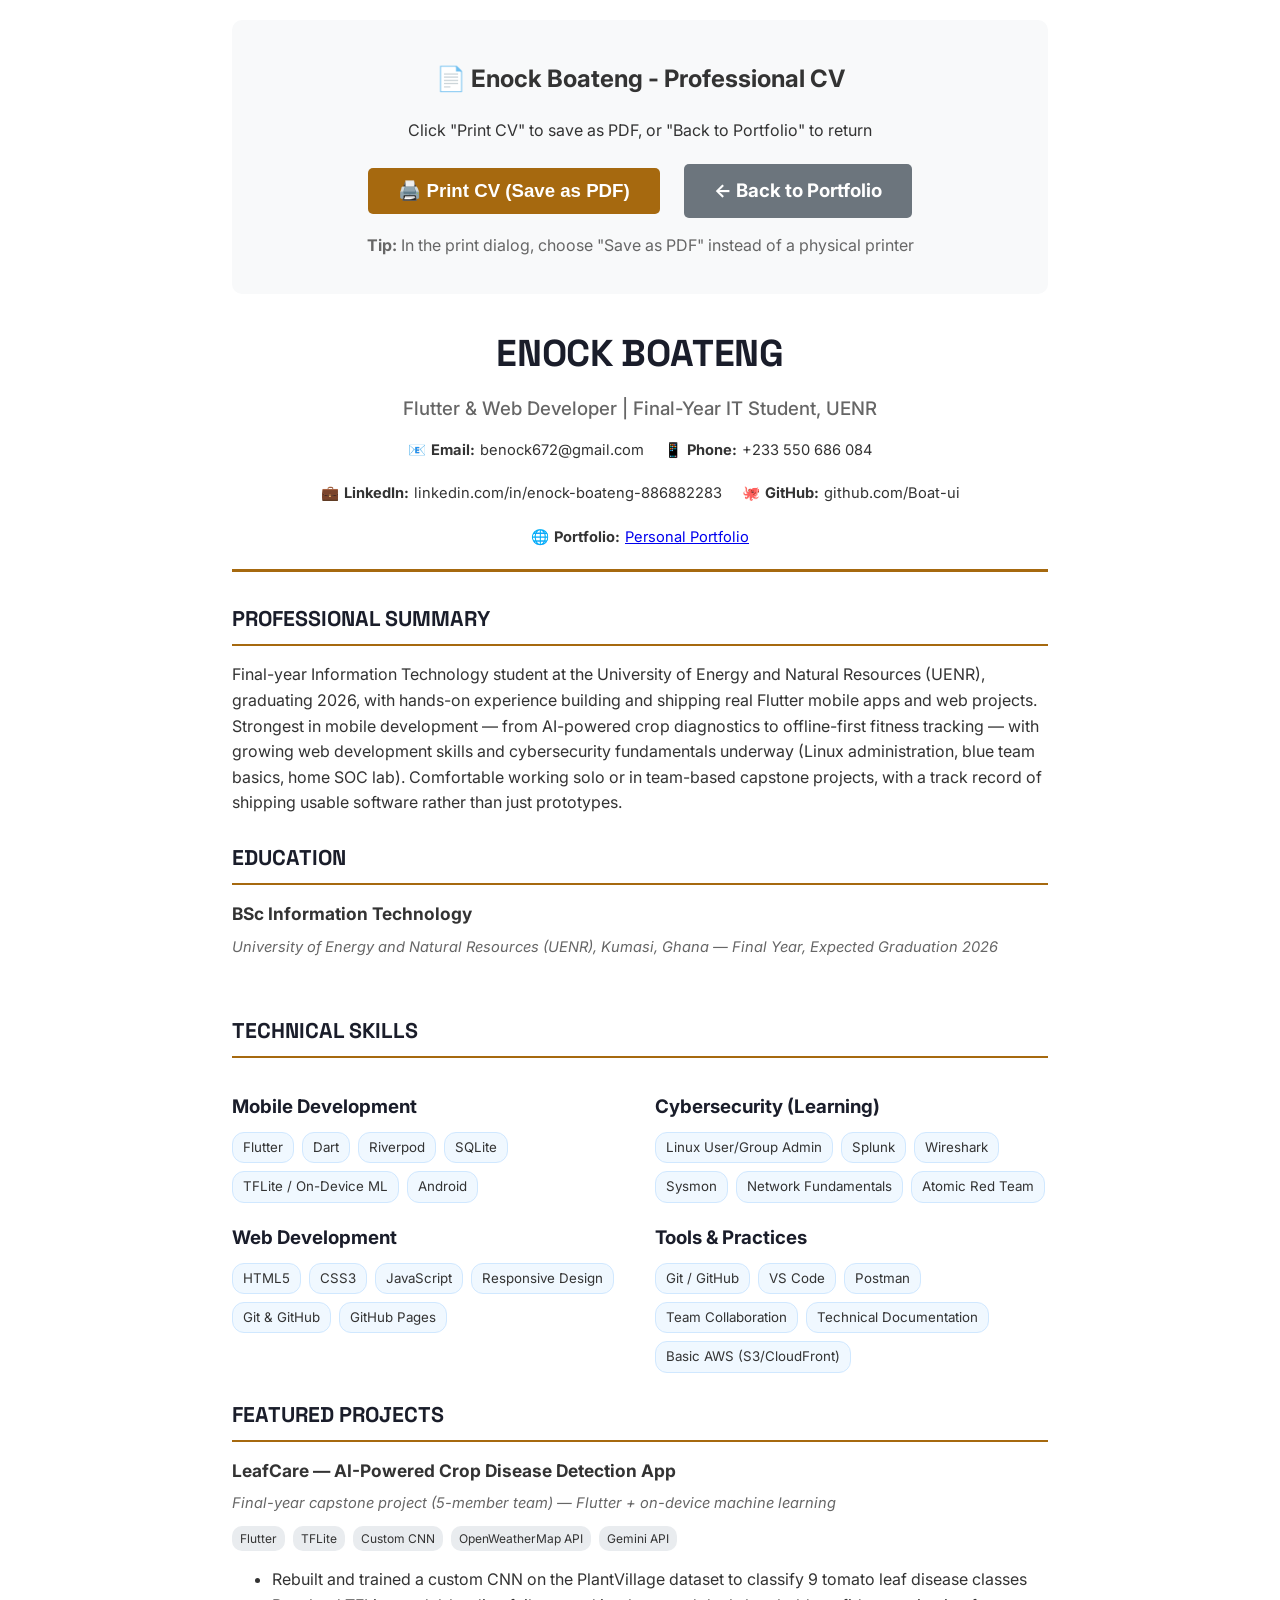
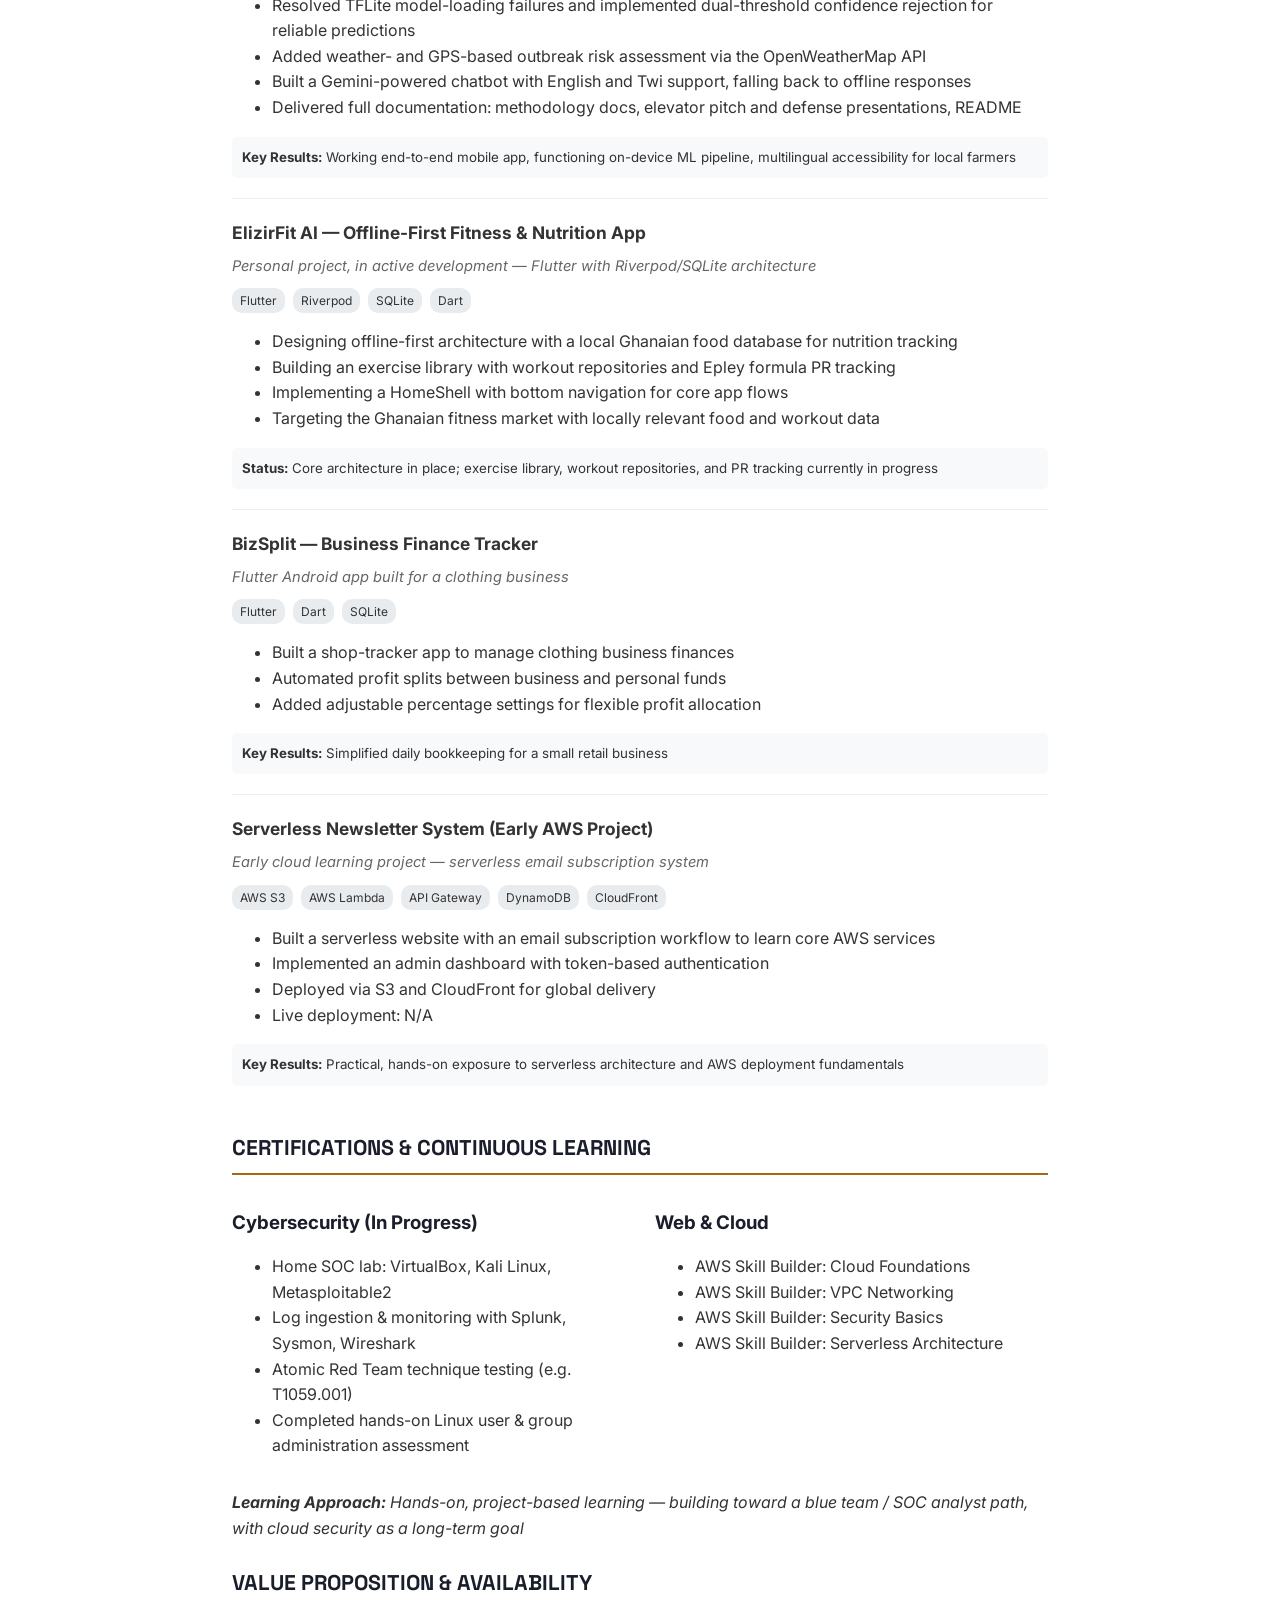
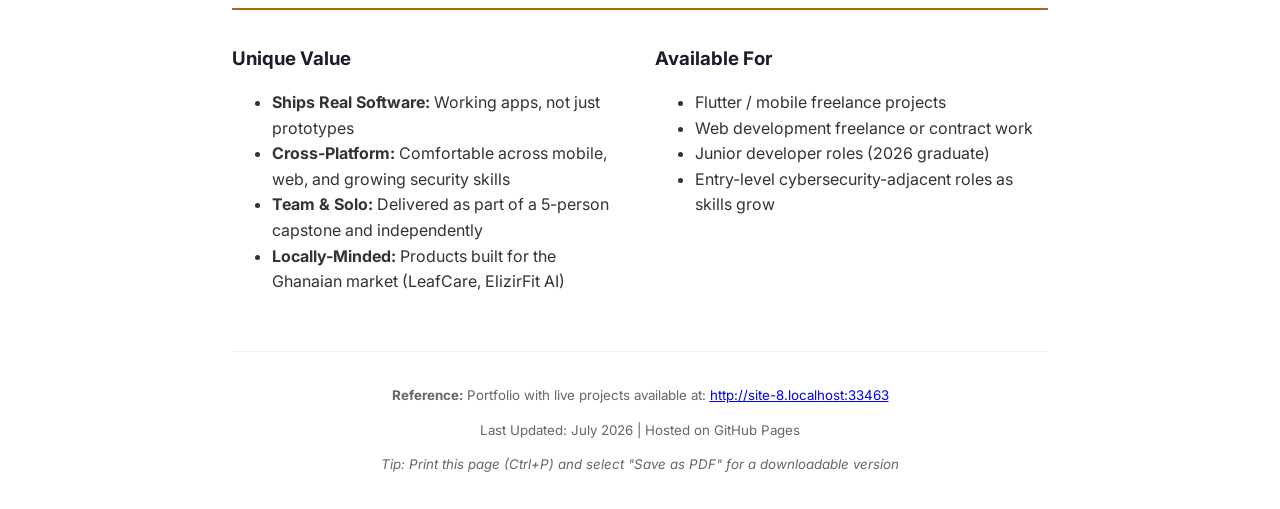
==== commit c4ee99d2: "Updated CV" ====
--- a/cv.html
+++ b/cv.html
@@ -243,7 +243,7 @@
                 📧 <strong>Email:</strong> benock672@gmail.com
             </div>
             <div class="contact-item">
-                📱 <strong>Phone:</strong> +233 539 864 748
+                📱 <strong>Phone:</strong> +233 550 686 084
             </div>
             <div class="contact-item">
                 💼 <strong>LinkedIn:</strong> linkedin.com/in/enock-boateng-886882283
@@ -252,7 +252,7 @@
                 🐙 <strong>GitHub:</strong> github.com/Boat-ui
             </div>
             <div class="contact-item">
-                🌐 <strong>Portfolio:</strong> <a href="https://boat-ui.github.io">https://boat-ui.github.io</a>
+                🌐 <strong>Portfolio:</strong> <a href="https://boat-ui.github.io/personal-portfolio">Personal Portfolio</a>
             </div>
         </div>
     </div>
@@ -410,7 +410,7 @@
                 <li>Built a serverless website with an email subscription workflow to learn core AWS services</li>
                 <li>Implemented an admin dashboard with token-based authentication</li>
                 <li>Deployed via S3 and CloudFront for global delivery</li>
-                <li>Live deployment: <a href="https://d3o8vrxnvf3ttp.cloudfront.net">https://d3o8vrxnvf3ttp.cloudfront.net</a></li>
+                <li>Live deployment: N/A</li>
             </ul>
             <div class="project-results">
                 <strong>Key Results:</strong> Practical, hands-on exposure to serverless architecture
@@ -475,7 +475,7 @@
     
     <!-- Footer -->
     <div class="footer">
-        <p><strong>Reference:</strong> Portfolio with live projects available at: <a href="https://boat-ui.github.io">https://boat-ui.github.io</a> </p>
+        <p><strong>Reference:</strong> Portfolio with live projects available at: <a href="https://boat-ui.github.io/personal-portfolio/">https://boat-ui.github.io/personal-portfolio/</a> </p>
         <p>Last Updated: July 2026 | Hosted on GitHub Pages</p>
         <p class="no-print"><em>Tip: Print this page (Ctrl+P) and select "Save as PDF" for a downloadable version</em></p>
     </div>
@@ -484,7 +484,7 @@
         // Auto-update the portfolio URL
         document.addEventListener('DOMContentLoaded', function() {
             const portfolioUrl = window.location.origin.replace('/cv-pdf.html', '');
-            const portfolioLinks = document.querySelectorAll('[href="https://boat-ui.github.io"]');
+            const portfolioLinks = document.querySelectorAll('[href="https://boat-ui.github.io/personal-portfolio/"]');
             portfolioLinks.forEach(link => {
                 link.href = portfolioUrl;
                 link.textContent = portfolioUrl;
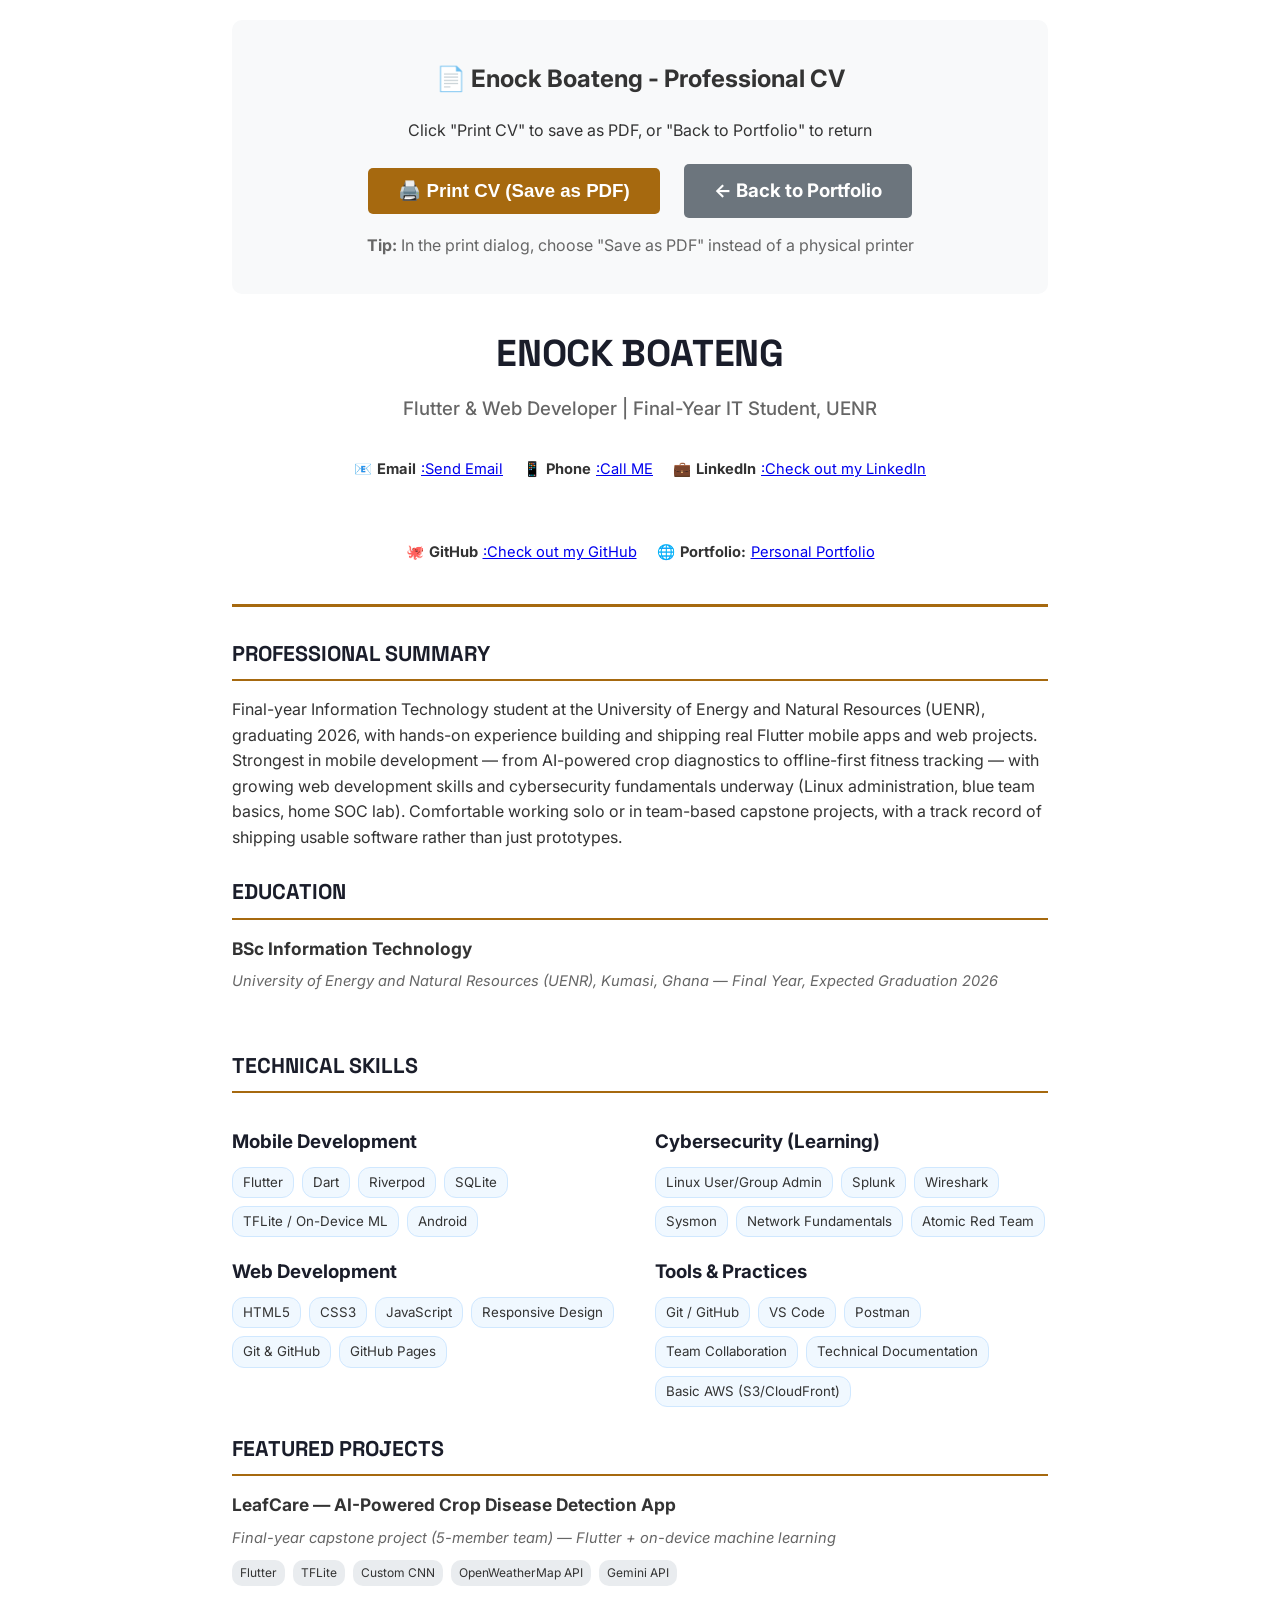
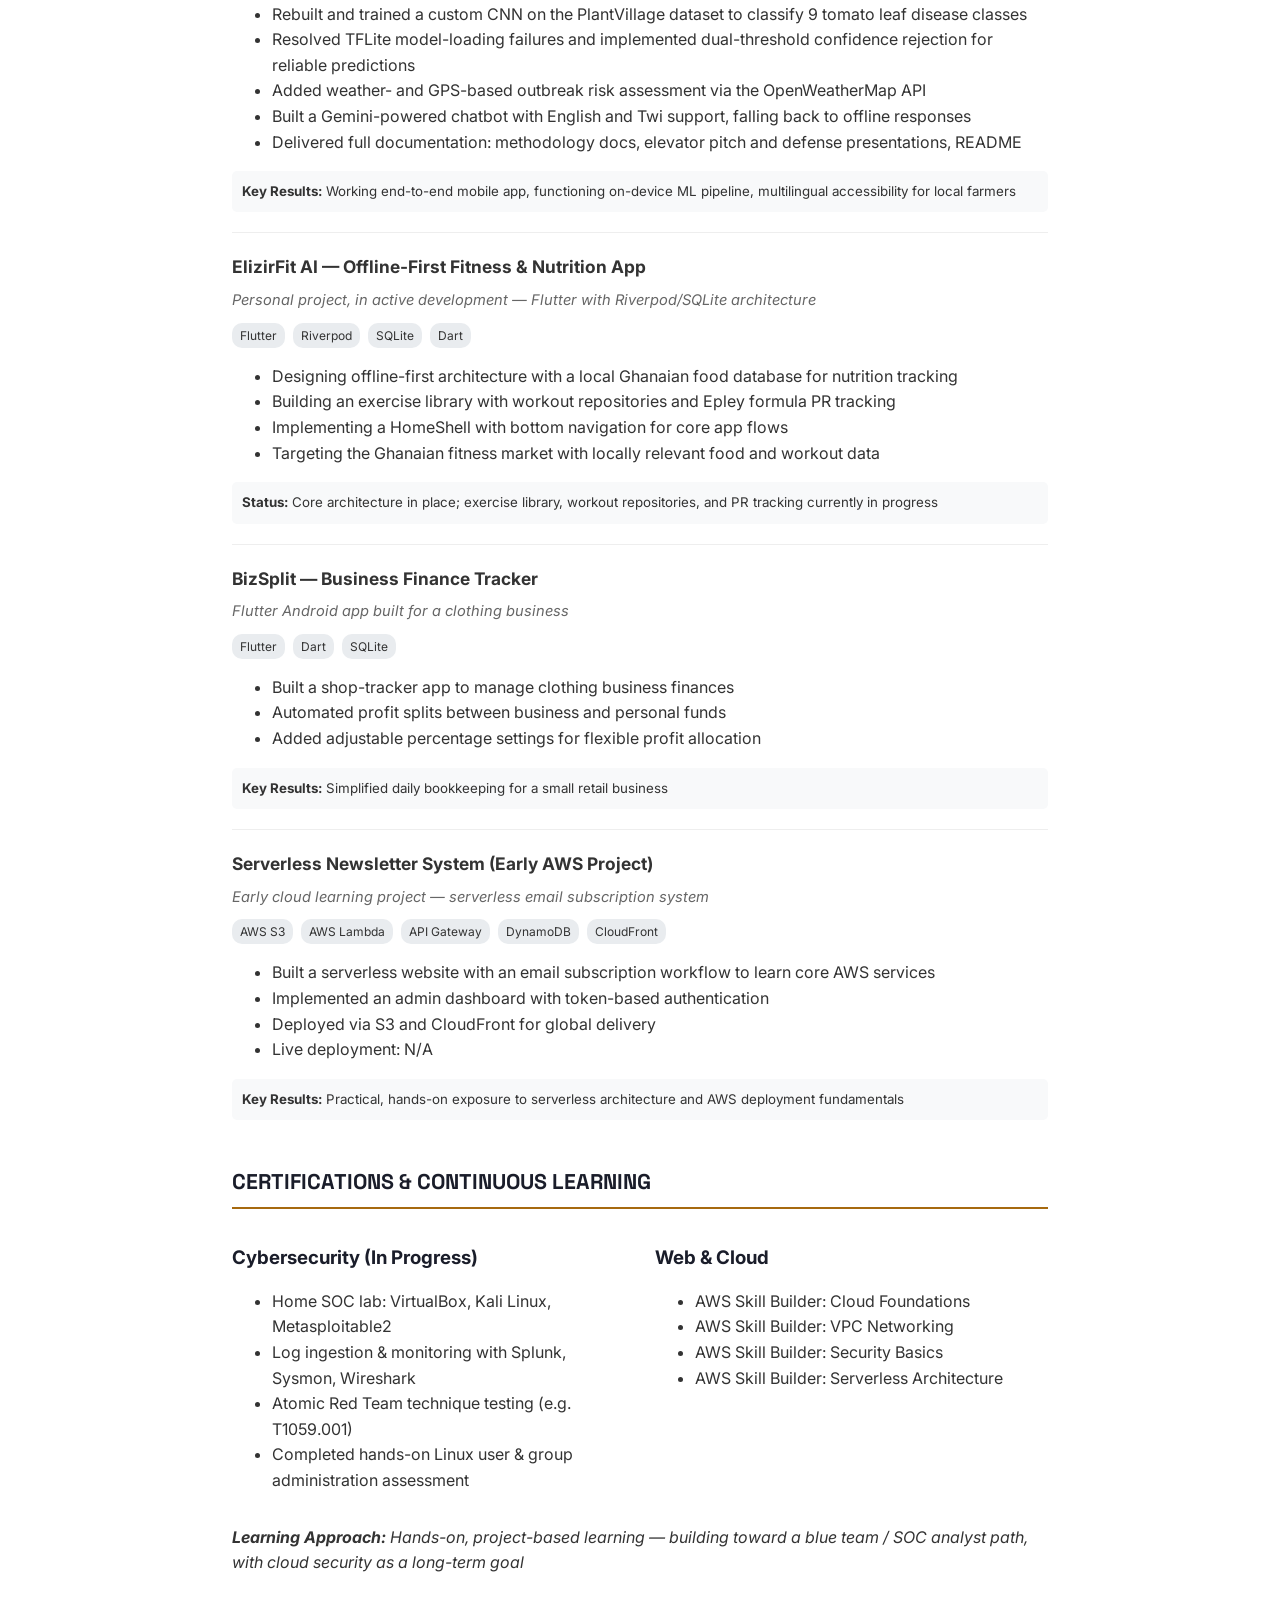
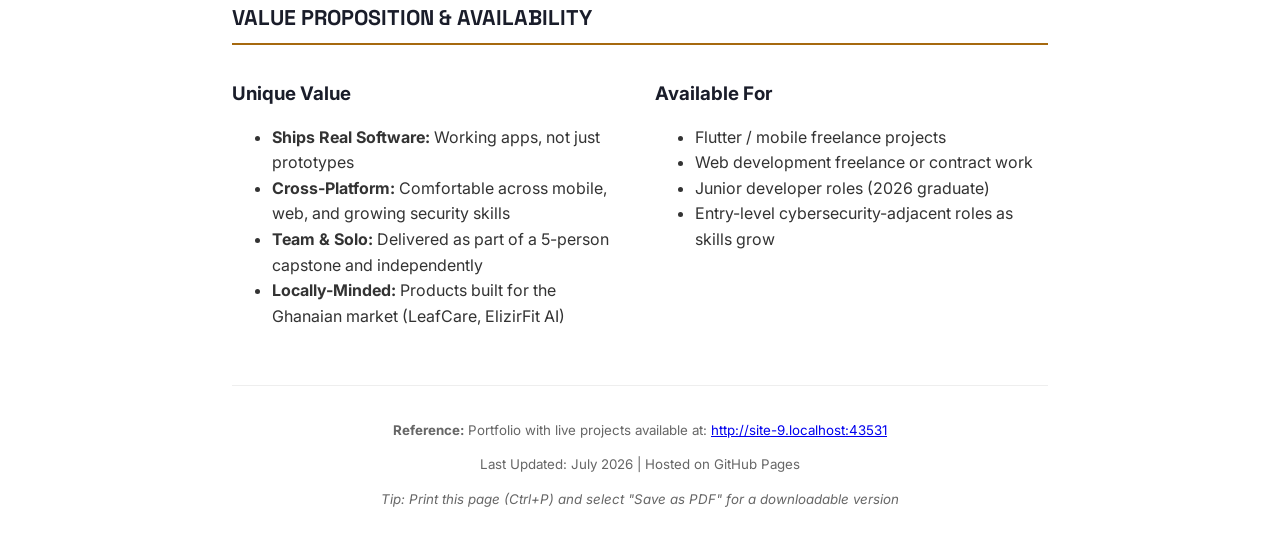
==== commit b2d41c69: "Updated contact info in portfolio and cv website" ====
--- a/cv.html
+++ b/cv.html
@@ -240,16 +240,24 @@
         <div class="title">Flutter & Web Developer | Final-Year IT Student, UENR</div>
         <div class="contact-info">
             <div class="contact-item">
-                📧 <strong>Email:</strong> benock672@gmail.com
+                📧 <h4>Email</h4>
+                            <a href="mailto:benock672@gmail.com">:Send Email</a>
             </div>
             <div class="contact-item">
-                📱 <strong>Phone:</strong> +233 550 686 084
+                📱 <h4>Phone</h4>
+                            <a href="tel:+233550686084">:Call ME</a>
             </div>
             <div class="contact-item">
-                💼 <strong>LinkedIn:</strong> linkedin.com/in/enock-boateng-886882283
+                💼 <h4>LinkedIn</h4>
+                            <a href="https://www.linkedin.com/in/enock-boateng-886882283" target="_blank">
+                                :Check out my LinkedIn
+                            </a>
             </div>
             <div class="contact-item">
-                🐙 <strong>GitHub:</strong> github.com/Boat-ui
+                🐙  <h4>GitHub</h4>
+                            <a href="https://github.com/Boat-ui" target="_blank">
+                                :Check out my GitHub
+                            </a>
             </div>
             <div class="contact-item">
                 🌐 <strong>Portfolio:</strong> <a href="https://boat-ui.github.io/personal-portfolio">Personal Portfolio</a>
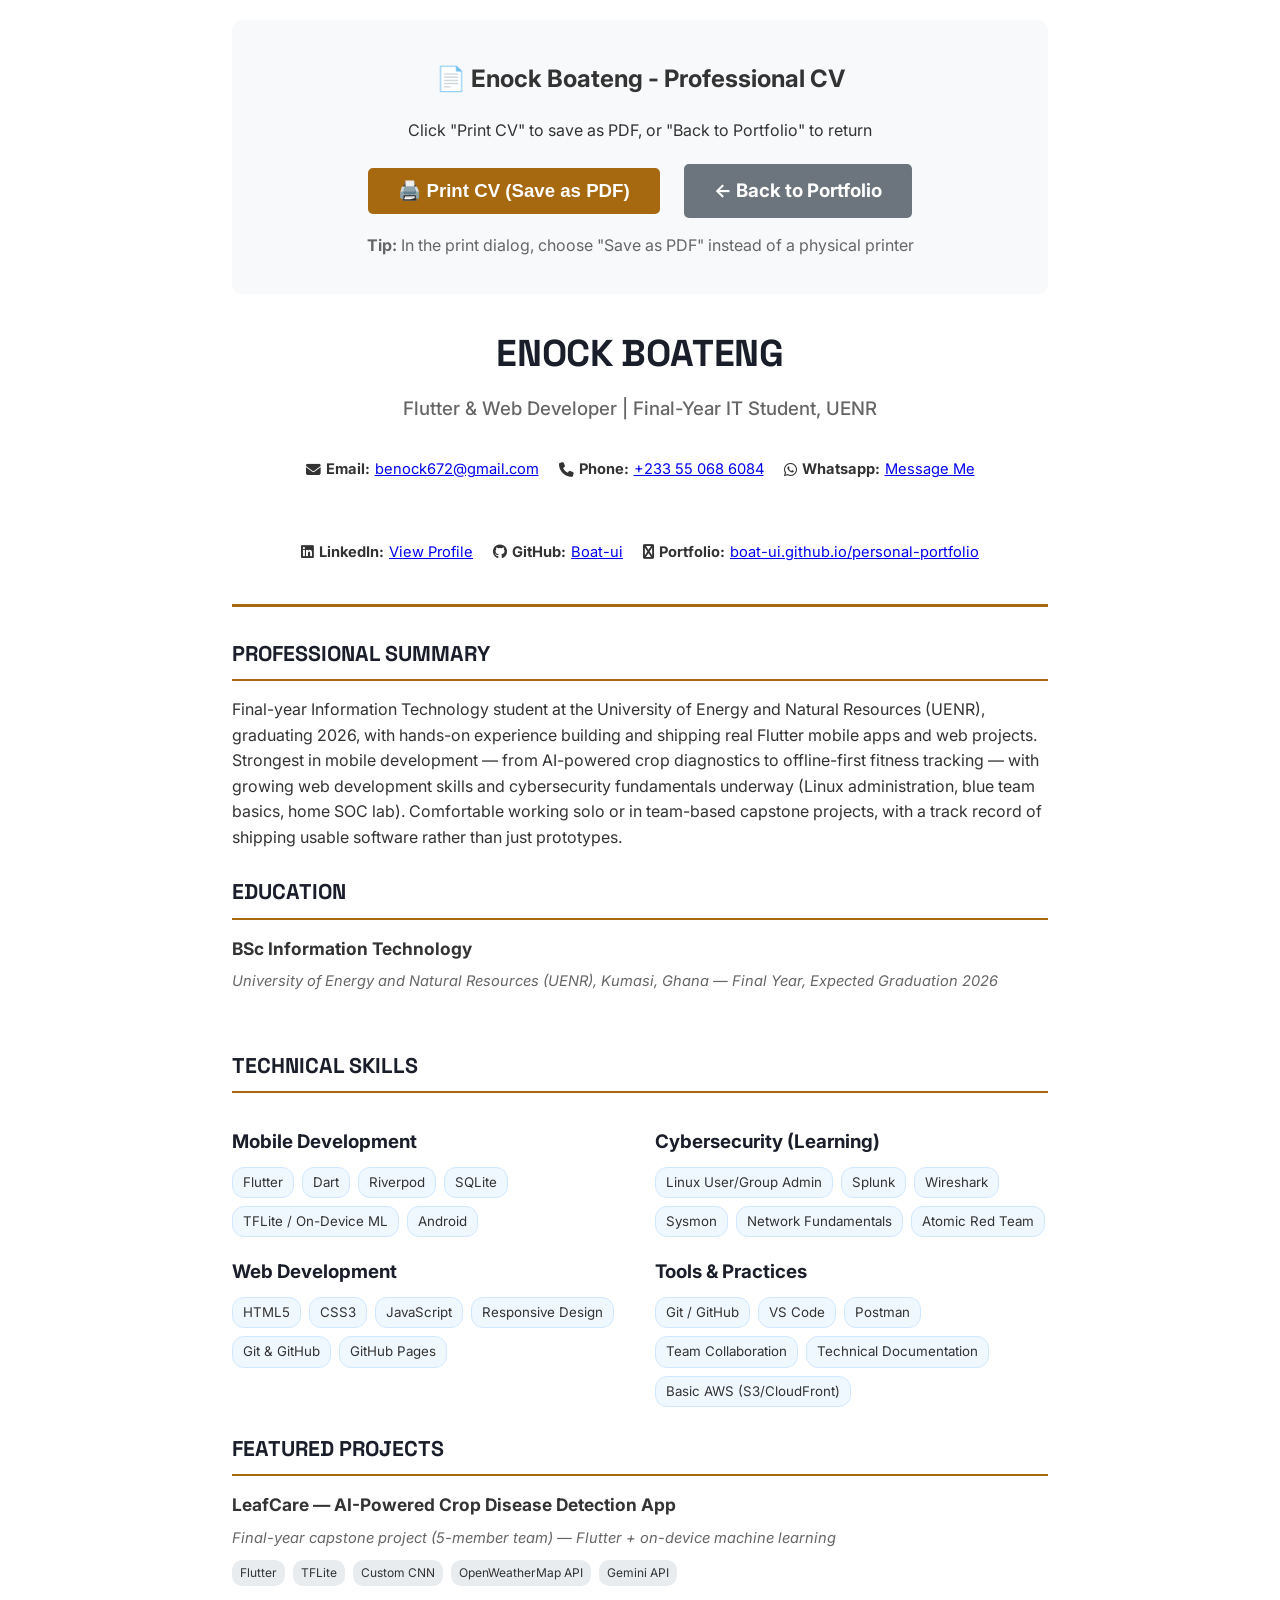
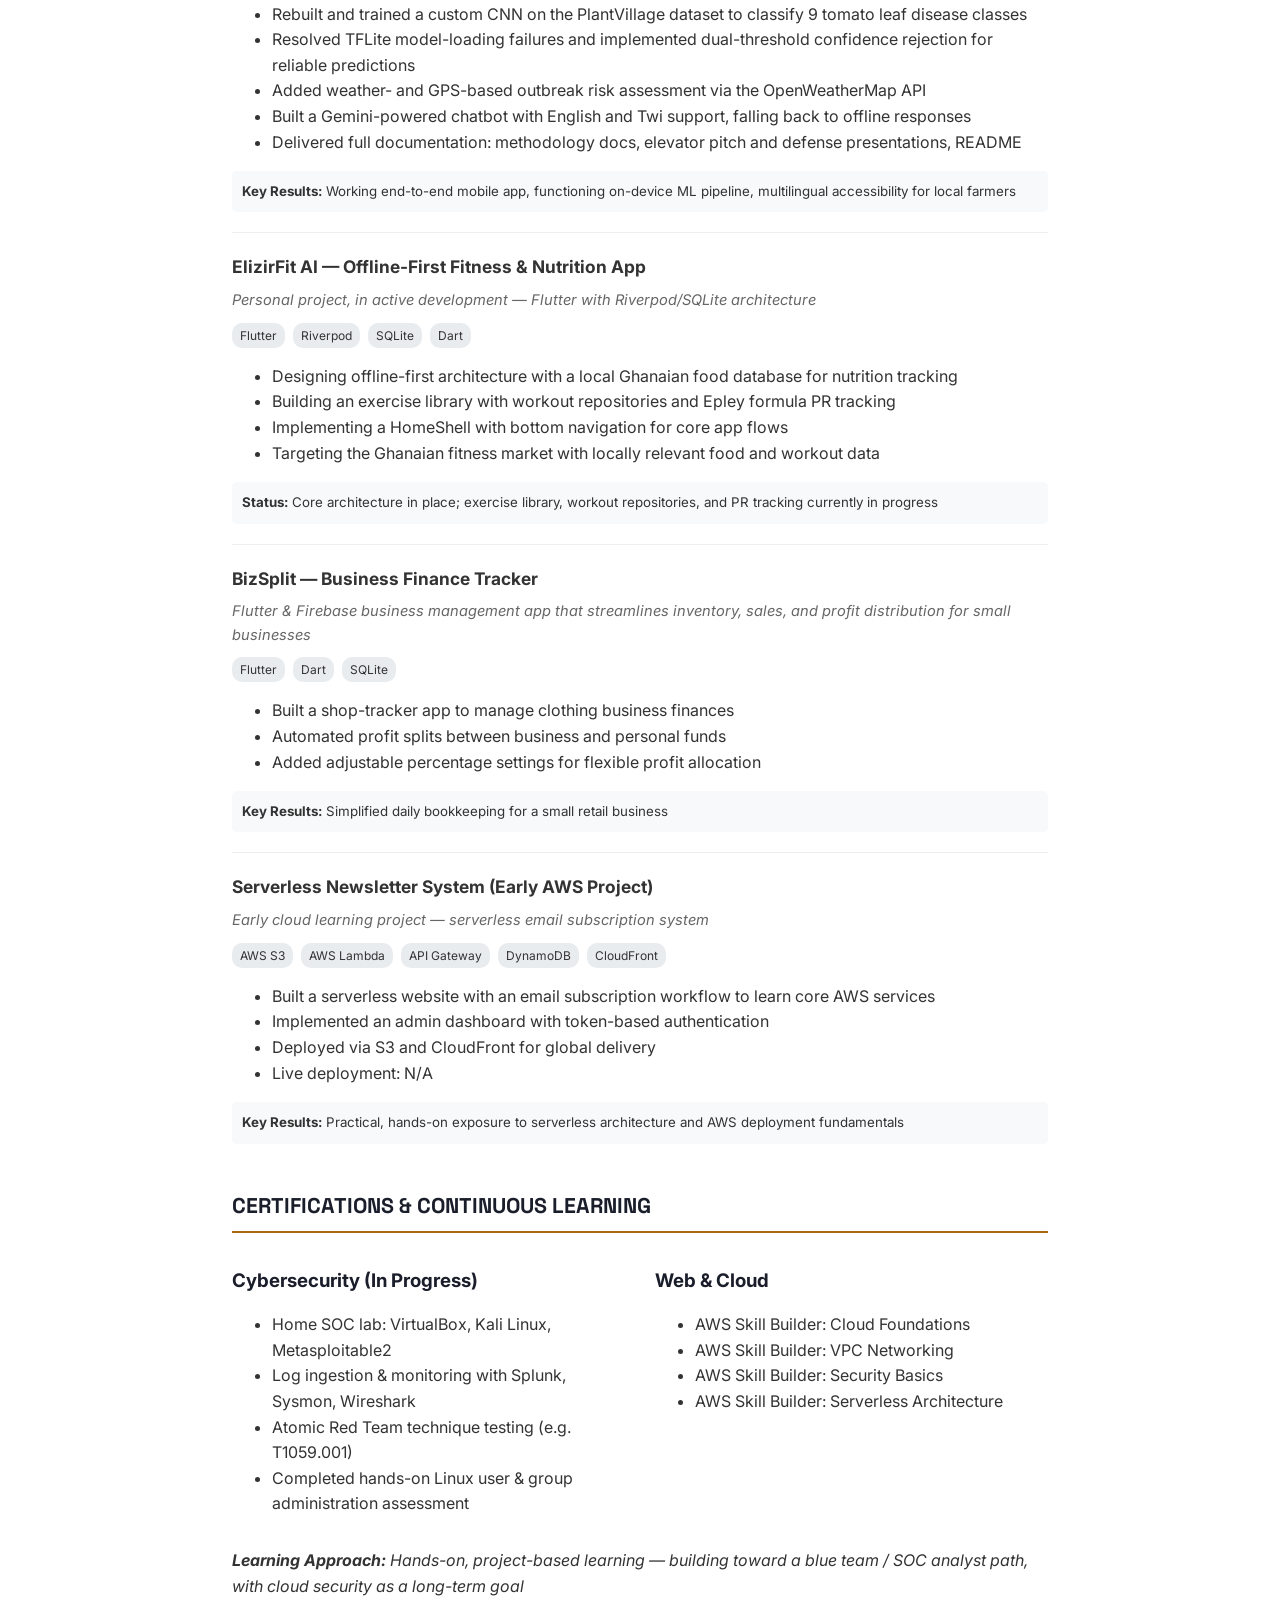
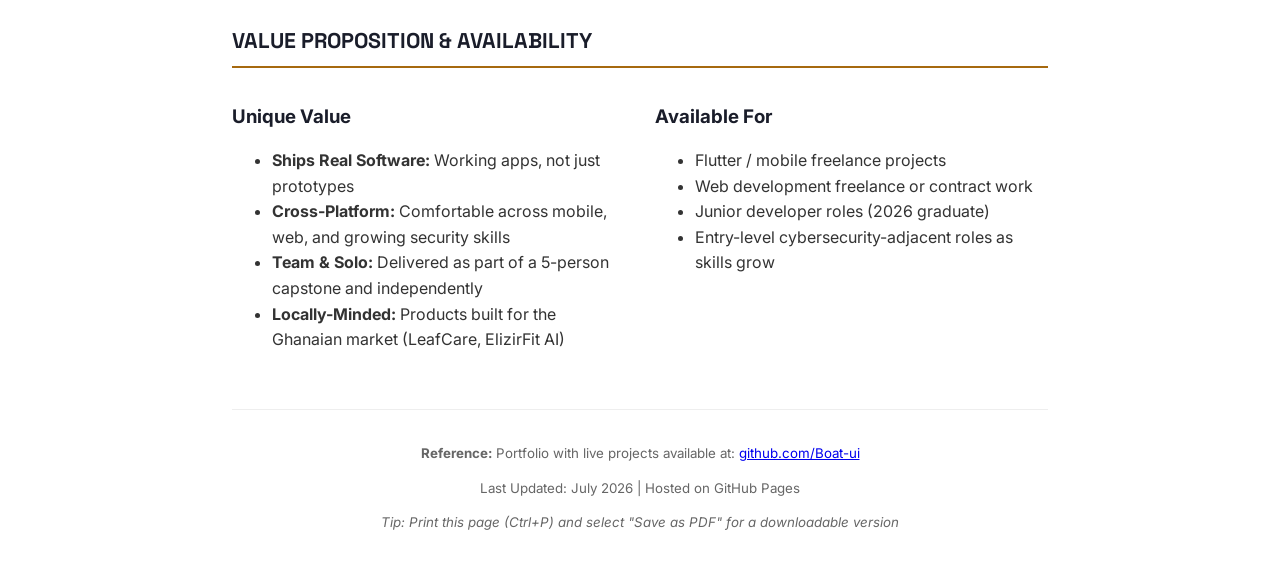
==== commit 385fde50: "Update portfolio homepage and CV content" ====
--- a/cv.html
+++ b/cv.html
@@ -5,6 +5,7 @@
     <meta name="viewport" content="width=device-width, initial-scale=1.0">
     <title>Enock Boateng - Flutter & Web Developer CV</title>
     <link rel="preconnect" href="https://fonts.googleapis.com">
+    <link rel="stylesheet" href="https://cdnjs.cloudflare.com/ajax/libs/font-awesome/6.7.2/css/all.min.css">
     <link href="https://fonts.googleapis.com/css2?family=Space+Grotesk:wght@600;700&family=Inter:wght@400;500;600&display=swap" rel="stylesheet">
     <style>
         /* Print-friendly styles */
@@ -240,27 +241,37 @@
         <div class="title">Flutter & Web Developer | Final-Year IT Student, UENR</div>
         <div class="contact-info">
             <div class="contact-item">
-                📧 <h4>Email</h4>
-                            <a href="mailto:benock672@gmail.com">:Send Email</a>
+                <i class="fas fa-envelope"></i> <h4>Email:</h4>
+                            <a href="mailto:benock672@gmail.com">
+                                benock672@gmail.com
+                            </a>
             </div>
             <div class="contact-item">
-                📱 <h4>Phone</h4>
-                            <a href="tel:+233550686084">:Call ME</a>
+                <i class="fas fa-phone"></i> <h4>Phone:</h4>
+                            <a href="tel:+233550686084">
+                                +233 55 068 6084
+                            </a>
             </div>
             <div class="contact-item">
-                💼 <h4>LinkedIn</h4>
+                 <i class="fab fa-whatsapp"></i><h4>Whatsapp:</h4>
+                            <a href="https://wa.me/233539864748" target="_blank" class="contact-link">
+                            Message Me
+                            </a>    
+            </div>
+            <div class="contact-item">
+                <i class="fab fa-linkedin"></i> <h4>LinkedIn:</h4>
                             <a href="https://www.linkedin.com/in/enock-boateng-886882283" target="_blank">
-                                :Check out my LinkedIn
+                              View Profile  
                             </a>
             </div>
             <div class="contact-item">
-                🐙  <h4>GitHub</h4>
+                <i class="fab fa-github"></i> <h4>GitHub:</h4>
                             <a href="https://github.com/Boat-ui" target="_blank">
-                                :Check out my GitHub
+                               Boat-ui 
                             </a>
             </div>
             <div class="contact-item">
-                🌐 <strong>Portfolio:</strong> <a href="https://boat-ui.github.io/personal-portfolio">Personal Portfolio</a>
+                <i class="fab fa-globe"></i> <strong>Portfolio:</strong> <a href="https://boat-ui.github.io/personal-portfolio">boat-ui.github.io/personal-portfolio</a>
             </div>
         </div>
     </div>
@@ -388,7 +399,7 @@
 
         <div class="project-item">
             <div class="project-title">BizSplit — Business Finance Tracker</div>
-            <div class="project-subtitle">Flutter Android app built for a clothing business</div>
+            <div class="project-subtitle">Flutter & Firebase business management app that streamlines inventory, sales, and profit distribution for small businesses</div>
             <div class="project-tech">
                 <span class="tech-tag">Flutter</span>
                 <span class="tech-tag">Dart</span>
@@ -483,7 +494,7 @@
     
     <!-- Footer -->
     <div class="footer">
-        <p><strong>Reference:</strong> Portfolio with live projects available at: <a href="https://boat-ui.github.io/personal-portfolio/">https://boat-ui.github.io/personal-portfolio/</a> </p>
+        <p><strong>Reference:</strong> Portfolio with live projects available at: <a href="https://github.com/Boat-ui">github.com/Boat-ui</a> </p>
         <p>Last Updated: July 2026 | Hosted on GitHub Pages</p>
         <p class="no-print"><em>Tip: Print this page (Ctrl+P) and select "Save as PDF" for a downloadable version</em></p>
     </div>
